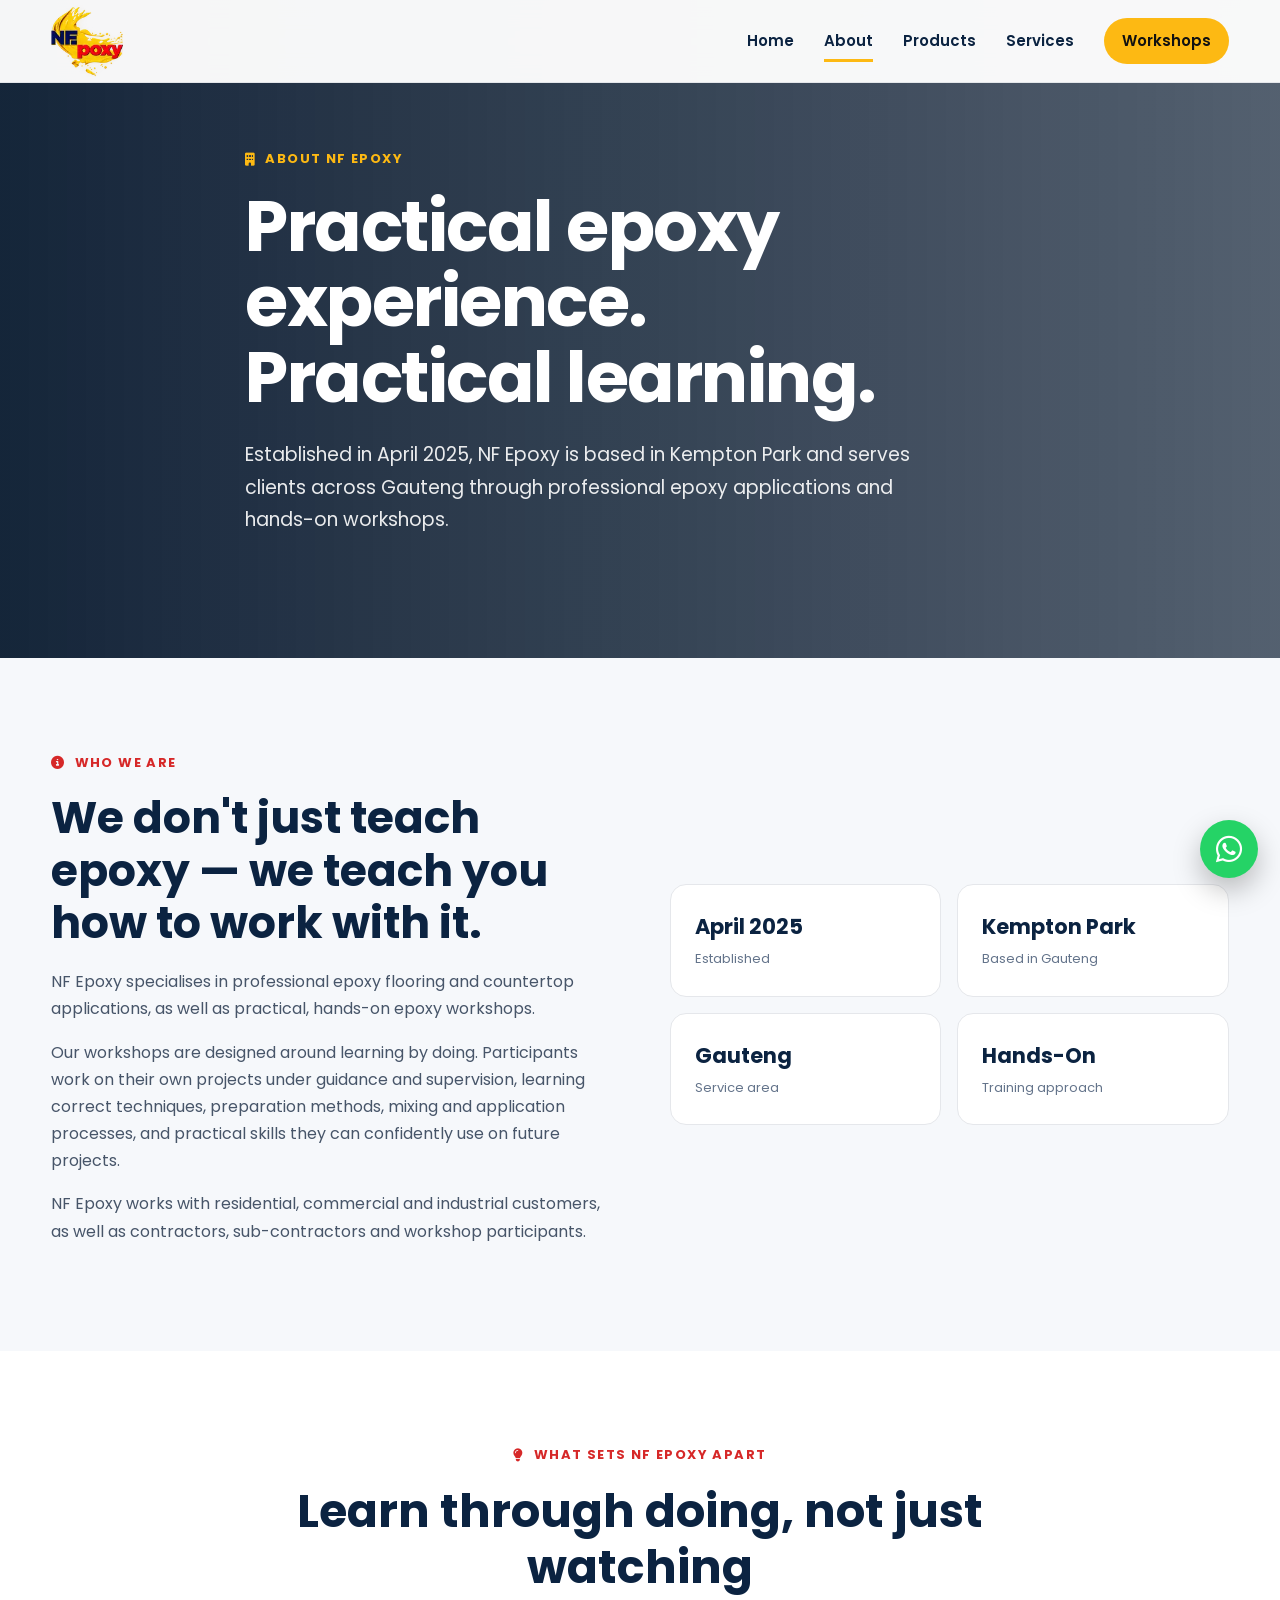
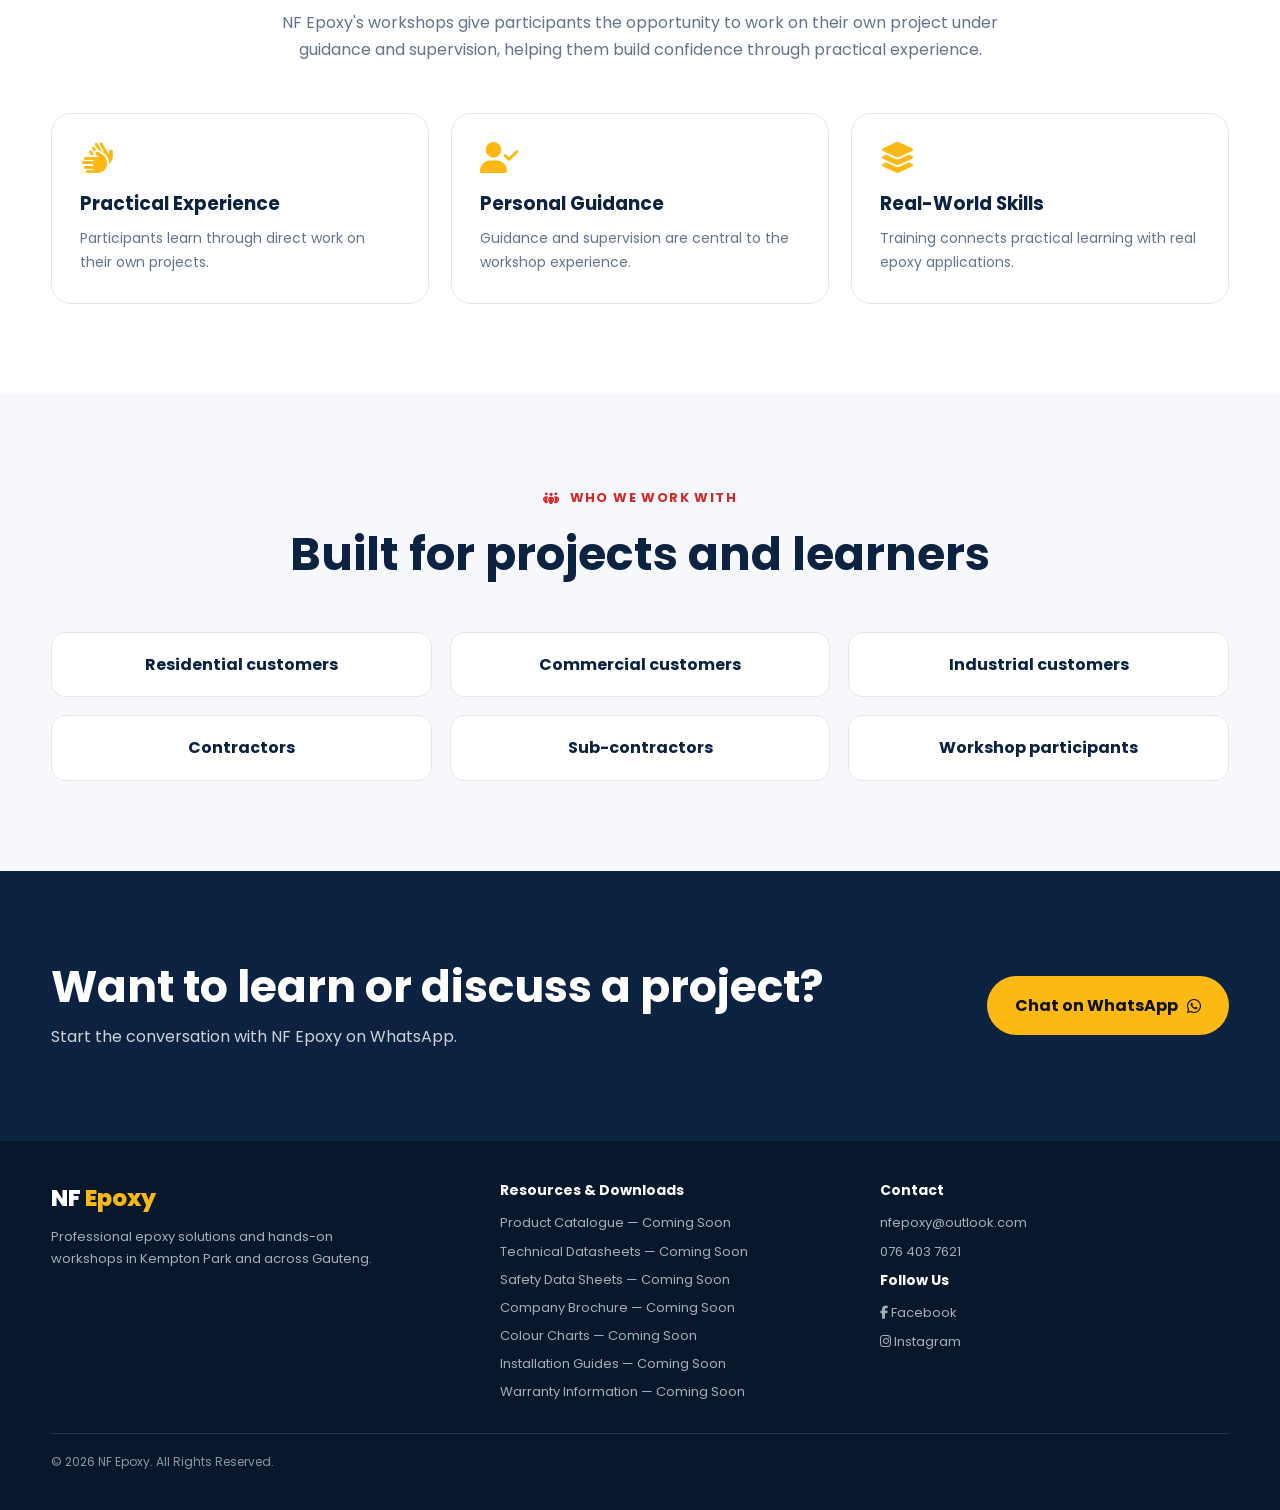
==== pages/about.html @ d528424a "Add Facebook and Instagram links to footer" ====
<!doctype html>
<html lang="en">
<head>
<meta charset="utf-8"><meta name="viewport" content="width=device-width, initial-scale=1">
<meta name="description" content="Learn about NF Epoxy, established in April 2025 in Kempton Park and serving clients across Gauteng with epoxy applications and hands-on training.">
    <link rel="icon" href="../favicon.svg?v=3" type="image/svg+xml">
<link rel="manifest" href="../site.webmanifest">
<meta property="og:type" content="website">
<meta property="og:site_name" content="NF Epoxy">
<meta property="og:title" content="About | NF Epoxy">
<meta property="og:description" content="Learn about NF Epoxy, established in April 2025 in Kempton Park and serving clients across Gauteng with epoxy applications and hands-on training.">
<meta property="og:url" content="https://deighandk-lab.github.io/NF-Epoxy/pages/about.html">
<meta name="twitter:card" content="summary">
<link rel="canonical" href="https://deighandk-lab.github.io/NF-Epoxy/pages/about.html">
<title>About | NF Epoxy</title>
<link rel="preconnect" href="https://fonts.googleapis.com"><link rel="preconnect" href="https://fonts.gstatic.com" crossorigin><link href="https://fonts.googleapis.com/css2?family=Poppins:wght@400;500;600;700;800&display=swap" rel="stylesheet"><link rel="stylesheet" href="https://cdnjs.cloudflare.com/ajax/libs/font-awesome/6.5.2/css/all.min.css"><link rel="stylesheet" href="../assets/css/style.css">
</head>
<body>
<header><div class="container nav"><a class="logo" href="../index.html">NF <span>Epoxy</span></a><nav class="nav-links" id="navLinks" aria-label="Main navigation"><a href="../index.html">Home</a><a class="active" href="about.html">About</a><a href="products.html">Products</a><a href="services.html">Services</a><a href="workshops.html" class="nav-cta">Workshops</a></nav><button class="menu-toggle" id="menuToggle" aria-label="Open navigation" aria-expanded="false" aria-controls="navLinks"><i class="fas fa-bars"></i></button></div></header>
<main>
<section class="hero"><div class="container hero-content"><div class="eyebrow"><i class="fas fa-building"></i> About NF Epoxy</div><h1>Practical epoxy experience.<br>Practical learning.</h1><p>Established in April 2025, NF Epoxy is based in Kempton Park and serves clients across Gauteng through professional epoxy applications and hands-on workshops.</p></div></section>
<section><div class="container split"><div class="about-panel"><div class="eyebrow" style="color:var(--red)"><i class="fas fa-circle-info"></i> Who We Are</div><h2>We don't just teach epoxy — we teach you how to work with it.</h2><p>NF Epoxy specialises in professional epoxy flooring and countertop applications, as well as practical, hands-on epoxy workshops.</p><p>Our workshops are designed around learning by doing. Participants work on their own projects under guidance and supervision, learning correct techniques, preparation methods, mixing and application processes, and practical skills they can confidently use on future projects.</p><p>NF Epoxy works with residential, commercial and industrial customers, as well as contractors, sub-contractors and workshop participants.</p></div><div class="about-stat-grid"><div class="stat-card"><strong>April 2025</strong><span>Established</span></div><div class="stat-card"><strong>Kempton Park</strong><span>Based in Gauteng</span></div><div class="stat-card"><strong>Gauteng</strong><span>Service area</span></div><div class="stat-card"><strong>Hands-On</strong><span>Training approach</span></div></div></div></section>
<section class="light"><div class="container"><div class="section-head"><div class="eyebrow" style="color:var(--red)"><i class="fas fa-lightbulb"></i> What Sets NF Epoxy Apart</div><h2>Learn through doing, not just watching</h2><p>NF Epoxy's workshops give participants the opportunity to work on their own project under guidance and supervision, helping them build confidence through practical experience.</p></div><div class="features"><article class="feature"><i class="fas fa-hands"></i><h3>Practical Experience</h3><p>Participants learn through direct work on their own projects.</p></article><article class="feature"><i class="fas fa-user-check"></i><h3>Personal Guidance</h3><p>Guidance and supervision are central to the workshop experience.</p></article><article class="feature"><i class="fas fa-layer-group"></i><h3>Real-World Skills</h3><p>Training connects practical learning with real epoxy applications.</p></article></div></div></section>
<section><div class="container"><div class="section-head"><div class="eyebrow" style="color:var(--red)"><i class="fas fa-people-group"></i> Who We Work With</div><h2>Built for projects and learners</h2></div><div class="audience-grid"><span>Residential customers</span><span>Commercial customers</span><span>Industrial customers</span><span>Contractors</span><span>Sub-contractors</span><span>Workshop participants</span></div></div></section>
<section class="cta"><div class="container cta-box"><div><h2>Want to learn or discuss a project?</h2><p>Start the conversation with NF Epoxy on WhatsApp.</p></div><a class="btn primary" href="https://wa.me/27764037621?text=Hi%20NF%20Epoxy%2C%20I%E2%80%99d%20like%20to%20make%20an%20enquiry.">Chat on WhatsApp <i class="fab fa-whatsapp"></i></a></div></section>
</main>
<footer><div class="container footer"><div><div class="footer-logo">NF <span>Epoxy</span></div><p class="footer-copy">Professional epoxy solutions and hands-on workshops in Kempton Park and across Gauteng.</p></div><div class="footer-links"><strong>Resources & Downloads</strong><span>Product Catalogue — Coming Soon</span><span>Technical Datasheets — Coming Soon</span><span>Safety Data Sheets — Coming Soon</span><span>Company Brochure — Coming Soon</span><span>Colour Charts — Coming Soon</span><span>Installation Guides — Coming Soon</span><span>Warranty Information — Coming Soon</span></div><div class="footer-contact"><strong>Contact</strong><a href="mailto:nfepoxy@outlook.com">nfepoxy@outlook.com</a><a href="tel:+27764037621">076 403 7621</a><strong class="social-heading">Follow Us</strong><a href="https://www.facebook.com/profile.php?id=61595437467172" target="_blank" rel="noopener noreferrer" aria-label="NF Epoxy on Facebook"><i class="fab fa-facebook-f" aria-hidden="true"></i> Facebook</a><a href="https://www.instagram.com/nfepoxyza/" target="_blank" rel="noopener noreferrer" aria-label="NF Epoxy on Instagram"><i class="fab fa-instagram" aria-hidden="true"></i> Instagram</a></div><div class="copyright">© 2026 NF Epoxy. All Rights Reserved.</div></div></footer>
<a class="whatsapp-float" href="https://wa.me/27764037621?text=Hi%20NF%20Epoxy%2C%20I%E2%80%99d%20like%20to%20make%20an%20enquiry." aria-label="Chat with NF Epoxy on WhatsApp"><i class="fab fa-whatsapp"></i></a><script src="../assets/js/main.js"></script>
</body></html>
---- assets/css/style.css ----
:root{--navy:#0B2341;--navy-dark:#07182d;--yellow:#FDB913;--red:#D62828;--bg:#F6F8FB;--text:#1F2937;--muted:#64748B;--white:#fff;--border:#E5E7EB;--shadow:0 18px 45px rgba(11,35,65,.10);--radius:20px}*{box-sizing:border-box;margin:0;padding:0;scroll-behavior:smooth}html{scroll-padding-top:82px}body{font-family:Poppins,sans-serif;background:var(--bg);color:var(--text);line-height:1.7}a{text-decoration:none;color:inherit}img{display:block;width:100%;height:auto}button{font:inherit}.container{width:min(1180px,92%);margin:auto}header{position:fixed;inset:0 0 auto;z-index:1000;background:rgba(255,255,255,.96);backdrop-filter:blur(14px);border-bottom:1px solid rgba(11,35,65,.08)}.nav{height:82px;display:flex;align-items:center;justify-content:space-between}.logo{font-size:28px;font-weight:800;color:var(--navy)}.logo span,.footer-logo span{color:var(--yellow)}.nav-links{display:flex;align-items:center;gap:30px}.nav-links a{font-size:15px;font-weight:600;color:var(--navy);position:relative}.nav-links a:not(.nav-cta)::after{content:"";position:absolute;left:0;bottom:-8px;width:0;height:3px;background:var(--yellow);transition:.25s}.nav-links a:hover::after,.nav-links a.active::after{width:100%}.nav-cta{background:var(--yellow);padding:10px 18px;border-radius:999px;color:#111!important}.menu-toggle{display:none;border:0;background:transparent;color:var(--navy);font-size:24px;cursor:pointer}.hero{min-height:72vh;padding:145px 0 90px;display:flex;align-items:center;color:#fff;background:linear-gradient(90deg,rgba(7,24,45,.94),rgba(7,24,45,.68)),url("https://images.pexels.com/photos/18273275/pexels-photo-18273275/free-photo-of-interior-of-a-modern-luxury-house.jpeg?auto=compress&dpr=1&w=1800") center/cover no-repeat}.hero-content{max-width:790px}.eyebrow{display:inline-flex;gap:9px;align-items:center;color:var(--yellow);font-size:13px;font-weight:700;letter-spacing:1.4px;text-transform:uppercase;margin-bottom:18px}.hero h1{font-size:clamp(43px,6vw,70px);line-height:1.08;letter-spacing:-1.5px;margin-bottom:24px}.hero p{max-width:700px;font-size:19px;color:rgba(255,255,255,.9);margin-bottom:32px}.actions{display:flex;flex-wrap:wrap;gap:14px}.btn{display:inline-flex;align-items:center;justify-content:center;gap:9px;padding:14px 26px;border-radius:999px;font-weight:700;border:2px solid transparent;transition:.25s;cursor:pointer}.primary{background:var(--yellow);color:#111}.primary:hover{transform:translateY(-3px);box-shadow:0 12px 25px rgba(253,185,19,.25)}.outline{border-color:#fff;color:#fff}.outline:hover{background:#fff;color:var(--navy)}section{padding:90px 0}.light{background:var(--white)}.section-head{text-align:center;max-width:760px;margin:0 auto 50px}.section-head h2{font-size:clamp(32px,4vw,46px);line-height:1.2;color:var(--navy);margin-bottom:14px}.section-head p{color:var(--muted)}.split{display:grid;grid-template-columns:1fr 1fr;gap:60px;align-items:center}.copy h2{font-size:clamp(32px,4vw,44px);line-height:1.2;color:var(--navy);margin-bottom:18px}.copy p{color:#475569;margin-bottom:16px}.checks{list-style:none;display:grid;gap:10px;margin-top:18px}.checks li{display:flex;gap:10px}.checks i{color:var(--yellow);margin-top:5px}.dual-grid{display:grid;grid-template-columns:1fr 1fr;gap:24px}.dual-card,.service-card{padding:34px;background:#fff;border:1px solid var(--border);border-radius:var(--radius);box-shadow:var(--shadow);position:relative}.dual-card.featured{border-color:rgba(253,185,19,.7);background:linear-gradient(145deg,#fff,#fff9e7)}.dual-icon,.product-icon{width:58px;height:58px;display:grid;place-items:center;border-radius:16px;background:#FFF5D6;color:#8A5D00;font-size:25px;margin-bottom:22px}.dual-card h3,.service-card h3{color:var(--navy);font-size:25px;margin-bottom:10px}.dual-card p,.service-card p{color:var(--muted);margin-bottom:18px}.text-link{border:0;background:transparent;color:var(--navy);font-weight:800;display:inline-flex;gap:8px;align-items:center;cursor:pointer}.text-link:hover{color:var(--red)}.tag{display:inline-block;margin-bottom:10px;padding:5px 10px;border-radius:999px;background:#FFF5D6;color:#8A5D00;font-size:11px;font-weight:700;text-transform:uppercase;letter-spacing:.8px}.cards{display:grid;grid-template-columns:repeat(3,1fr);gap:22px}.card{background:#fff;border:1px solid var(--border);border-radius:var(--radius);overflow:hidden;box-shadow:var(--shadow)}.card-body{padding:24px}.card h3{color:var(--navy);font-size:20px;margin-bottom:8px}.card p{font-size:14px;color:var(--muted)}.features{display:grid;grid-template-columns:repeat(3,1fr);gap:22px}.feature{padding:28px;background:#fff;border:1px solid var(--border);border-radius:var(--radius)}.feature i{font-size:31px;color:var(--yellow);margin-bottom:15px}.feature h3{color:var(--navy);margin-bottom:7px}.feature p{font-size:14px;color:var(--muted)}.application-grid{display:grid;grid-template-columns:repeat(3,1fr);gap:22px}.application{min-height:320px;position:relative;overflow:hidden;border-radius:var(--radius);color:#fff;background:var(--navy)}.application img{height:100%;min-height:320px;object-fit:cover;transition:.3s}.application:hover img{transform:scale(1.04)}.overlay{position:absolute;inset:0;display:flex;flex-direction:column;justify-content:flex-end;padding:26px;background:linear-gradient(transparent,rgba(7,24,45,.94))}.overlay h3{font-size:24px;margin-bottom:5px}.overlay p{font-size:14px;color:rgba(255,255,255,.85)}.workshop-preview-grid{display:grid;grid-template-columns:repeat(3,1fr);gap:22px}.workshop-preview{display:grid;grid-template-columns:auto 1fr;gap:22px;padding:28px;background:#fff;border:1px solid var(--border);border-radius:var(--radius);box-shadow:var(--shadow)}.date-badge{width:82px;height:82px;border-radius:18px;background:var(--navy);color:#fff;display:flex;flex-direction:column;align-items:center;justify-content:center}.date-badge strong{font-size:30px;line-height:1}.date-badge span{font-size:11px;font-weight:800;letter-spacing:1px}.workshop-preview h3{color:var(--navy);font-size:21px;margin-bottom:5px}.workshop-preview p{color:var(--muted);font-size:14px;margin-bottom:12px}.workshop-grid{display:grid;grid-template-columns:repeat(3,1fr);gap:26px}.flip-card{perspective:1400px;min-height:650px;scroll-margin-top:110px}.flip-inner{position:relative;width:100%;height:100%;min-height:650px;transition:transform .65s;transform-style:preserve-3d}.flip-card.flipped .flip-inner{transform:rotateY(180deg)}.flip-face{position:absolute;inset:0;backface-visibility:hidden;border:1px solid var(--border);border-radius:var(--radius);box-shadow:var(--shadow);padding:34px;background:#fff;overflow:auto}.flip-front{display:flex;flex-direction:column;align-items:flex-start;justify-content:center;background:linear-gradient(145deg,#fff,#f7f9fc)}.flip-front h3{font-size:30px;color:var(--navy);line-height:1.2;margin-bottom:10px}.flip-front p{color:var(--muted);margin-bottom:24px}.workshop-date{display:flex;align-items:center;gap:12px;color:var(--navy);margin-bottom:20px}.workshop-date strong{font-size:64px;line-height:1}.workshop-date span{font-size:14px;font-weight:800;line-height:1.15;letter-spacing:1px}.workshop-dates{display:flex;flex-wrap:wrap;gap:8px;margin:0 0 24px}.workshop-dates span{display:inline-flex;align-items:center;padding:7px 10px;border-radius:999px;background:#FFF5D6;color:#8A5D00;font-size:12px;font-weight:800}.flip-back{transform:rotateY(180deg)}.flip-back h3{font-size:26px;color:var(--navy);margin-bottom:10px}.flip-back .checks{font-size:14px}.price-row{display:grid;grid-template-columns:1fr 1fr;gap:14px;margin:24px 0}.price-row>div{padding:16px;border:1px solid var(--border);border-radius:14px;background:#F8FAFC}.price-row small{display:block;color:var(--muted);font-size:11px;line-height:1.4}.price-row strong{display:block;color:var(--navy);font-size:22px}.availability{font-weight:700;color:var(--red);font-size:14px}.card-actions{display:flex;align-items:center;gap:18px;flex-wrap:wrap;margin-top:18px}.category-grid,.audience-grid,.resource-grid{display:grid;grid-template-columns:repeat(3,1fr);gap:18px}.category-card{padding:24px;border:1px solid var(--border);border-radius:16px;background:#fff;text-align:center}.category-card i{font-size:25px;color:var(--yellow);margin-bottom:10px}.category-card h3{color:var(--navy);font-size:18px}.category-card span{font-size:12px;color:var(--muted)}.audience-grid{grid-template-columns:repeat(3,1fr)}.audience-grid span{padding:18px;text-align:center;background:#fff;border:1px solid var(--border);border-radius:14px;font-weight:700;color:var(--navy)}.service-grid{display:grid;grid-template-columns:1fr 1fr;gap:24px}.placeholder{border:2px dashed #CBD5E1;background:#F8FAFC;border-radius:var(--radius);padding:30px;text-align:center;color:var(--muted)}.placeholder strong{display:block;color:var(--navy);font-size:18px;margin-bottom:6px}.placeholder small{display:block;margin-top:10px;color:#94A3B8}.product-placeholder{overflow:visible}.map-wrap{overflow:hidden;border-radius:var(--radius);border:1px solid var(--border);box-shadow:var(--shadow);height:390px}.map-wrap iframe{width:100%;height:100%;border:0}.location-section{display:grid;grid-template-columns:1fr 1.1fr;gap:50px;align-items:center}.copy h2{font-size:clamp(32px,4vw,44px);line-height:1.2;color:var(--navy);margin-bottom:18px}.copy p{color:#475569;margin-bottom:16px}.contact-mini{display:grid;gap:12px;margin-top:24px}.contact-mini div{display:flex;gap:10px;align-items:center;color:var(--navy);font-weight:600}.contact-mini i{color:var(--yellow);width:20px}.about-panel h2{font-size:clamp(32px,4vw,44px);line-height:1.2;color:var(--navy);margin-bottom:18px}.about-panel p{color:#475569;margin-bottom:16px}.stat-card{padding:24px;background:#fff;border:1px solid var(--border);border-radius:16px}.stat-card strong{display:block;color:var(--navy);font-size:21px}.stat-card span{font-size:13px;color:var(--muted)}.about-stat-grid{display:grid;grid-template-columns:1fr 1fr;gap:16px}.resource-grid{grid-template-columns:repeat(4,1fr)}.cta{background:var(--navy);color:#fff}.cta-box{display:flex;align-items:center;justify-content:space-between;gap:30px}.cta h2{font-size:clamp(30px,4vw,44px);line-height:1.2;margin-bottom:10px}.cta p{color:rgba(255,255,255,.8)}footer{background:var(--navy-dark);color:#fff;padding:38px 0}.footer{display:grid;grid-template-columns:1.2fr 1fr 1fr;gap:30px;align-items:start}.footer-logo{font-size:23px;font-weight:800}.footer-copy{font-size:13px;color:rgba(255,255,255,.65);max-width:330px;margin-top:8px}.footer-links,.footer-contact{display:grid;gap:6px;font-size:13px}.footer-links strong,.footer-contact strong{font-size:14px;color:#fff;margin-bottom:4px}.footer-links span,.footer-contact span,.footer-contact a{color:rgba(255,255,255,.65)}.footer-contact a:hover{color:var(--yellow)}.copyright{grid-column:1/-1;border-top:1px solid rgba(255,255,255,.12);padding-top:18px;font-size:12px;color:rgba(255,255,255,.55)}.whatsapp-float{position:fixed;right:22px;bottom:22px;width:58px;height:58px;border-radius:50%;display:grid;place-items:center;background:#25D366;color:#fff;font-size:30px;z-index:1100;box-shadow:0 12px 28px rgba(0,0,0,.25);transition:.2s}.whatsapp-float:hover{transform:translateY(-3px)}:focus-visible{outline:3px solid var(--yellow);outline-offset:3px}@media(max-width:1100px){.workshop-grid{grid-template-columns:1fr 1fr}.workshop-preview-grid{grid-template-columns:1fr 1fr}}@media(max-width:900px){.menu-toggle{display:block}.nav-links{position:absolute;top:82px;left:0;width:100%;display:none;flex-direction:column;align-items:stretch;gap:0;padding:18px 4%;background:#fff;border-bottom:1px solid var(--border);box-shadow:0 15px 30px rgba(0,0,0,.08)}.nav-links.open{display:flex}.nav-links a{padding:12px 0}.nav-cta{text-align:center;margin-top:8px}.split,.location-section{grid-template-columns:1fr}.dual-grid,.workshop-grid,.service-grid,.workshop-preview-grid{grid-template-columns:1fr}.cards,.features,.application-grid,.category-grid,.audience-grid,.resource-grid{grid-template-columns:1fr 1fr}.about-stat-grid{order:-1}.cta-box{flex-direction:column;align-items:flex-start}.footer{grid-template-columns:1fr 1fr}.copyright{grid-column:1/-1}}@media(max-width:620px){.nav{height:74px}.nav-links{top:74px}.hero{min-height:80vh;padding:120px 0 70px}.hero p{font-size:17px}.actions{flex-direction:column}.actions .btn{width:100%}section{padding:68px 0}.cards,.features,.application-grid,.category-grid,.audience-grid,.resource-grid,.footer{grid-template-columns:1fr}.flip-card,.flip-inner{min-height:690px}.flip-face{padding:24px}.price-row{grid-template-columns:1fr}.workshop-preview{grid-template-columns:1fr}.date-badge{width:74px;height:74px}.location-section{gap:28px}.map-wrap{height:300px}.whatsapp-float{width:54px;height:54px;right:16px;bottom:16px;font-size:27px}.copyright{grid-column:auto}}
/* Final accessibility and mobile polish */
@media(max-width:620px){.logo img{height:60px!important;max-width:190px!important}.contact-mini a{color:var(--navy);font-weight:600}.contact-mini a:hover{color:var(--red)}}
.contact-mini a{color:var(--navy);font-weight:600}.contact-mini a:hover{color:var(--red)}

.preview-actions{display:flex;flex-wrap:wrap;gap:14px;margin-top:10px}.preview-actions .text-link:last-child{color:var(--red)}.preview-actions .text-link:last-child:hover{color:var(--navy)}@media(max-width:620px){.preview-actions{gap:10px}.preview-actions .text-link{font-size:14px}}

.service-actions{display:flex;align-items:center;flex-wrap:wrap;gap:14px;margin-top:18px}.service-actions .btn{padding:11px 18px}.service-actions .text-link{font-size:14px}.service-actions .text-link:hover{color:var(--red)}@media(max-width:620px){.service-actions{align-items:stretch;flex-direction:column;gap:10px}.service-actions .btn{width:100%}.service-actions .text-link{justify-content:center}}
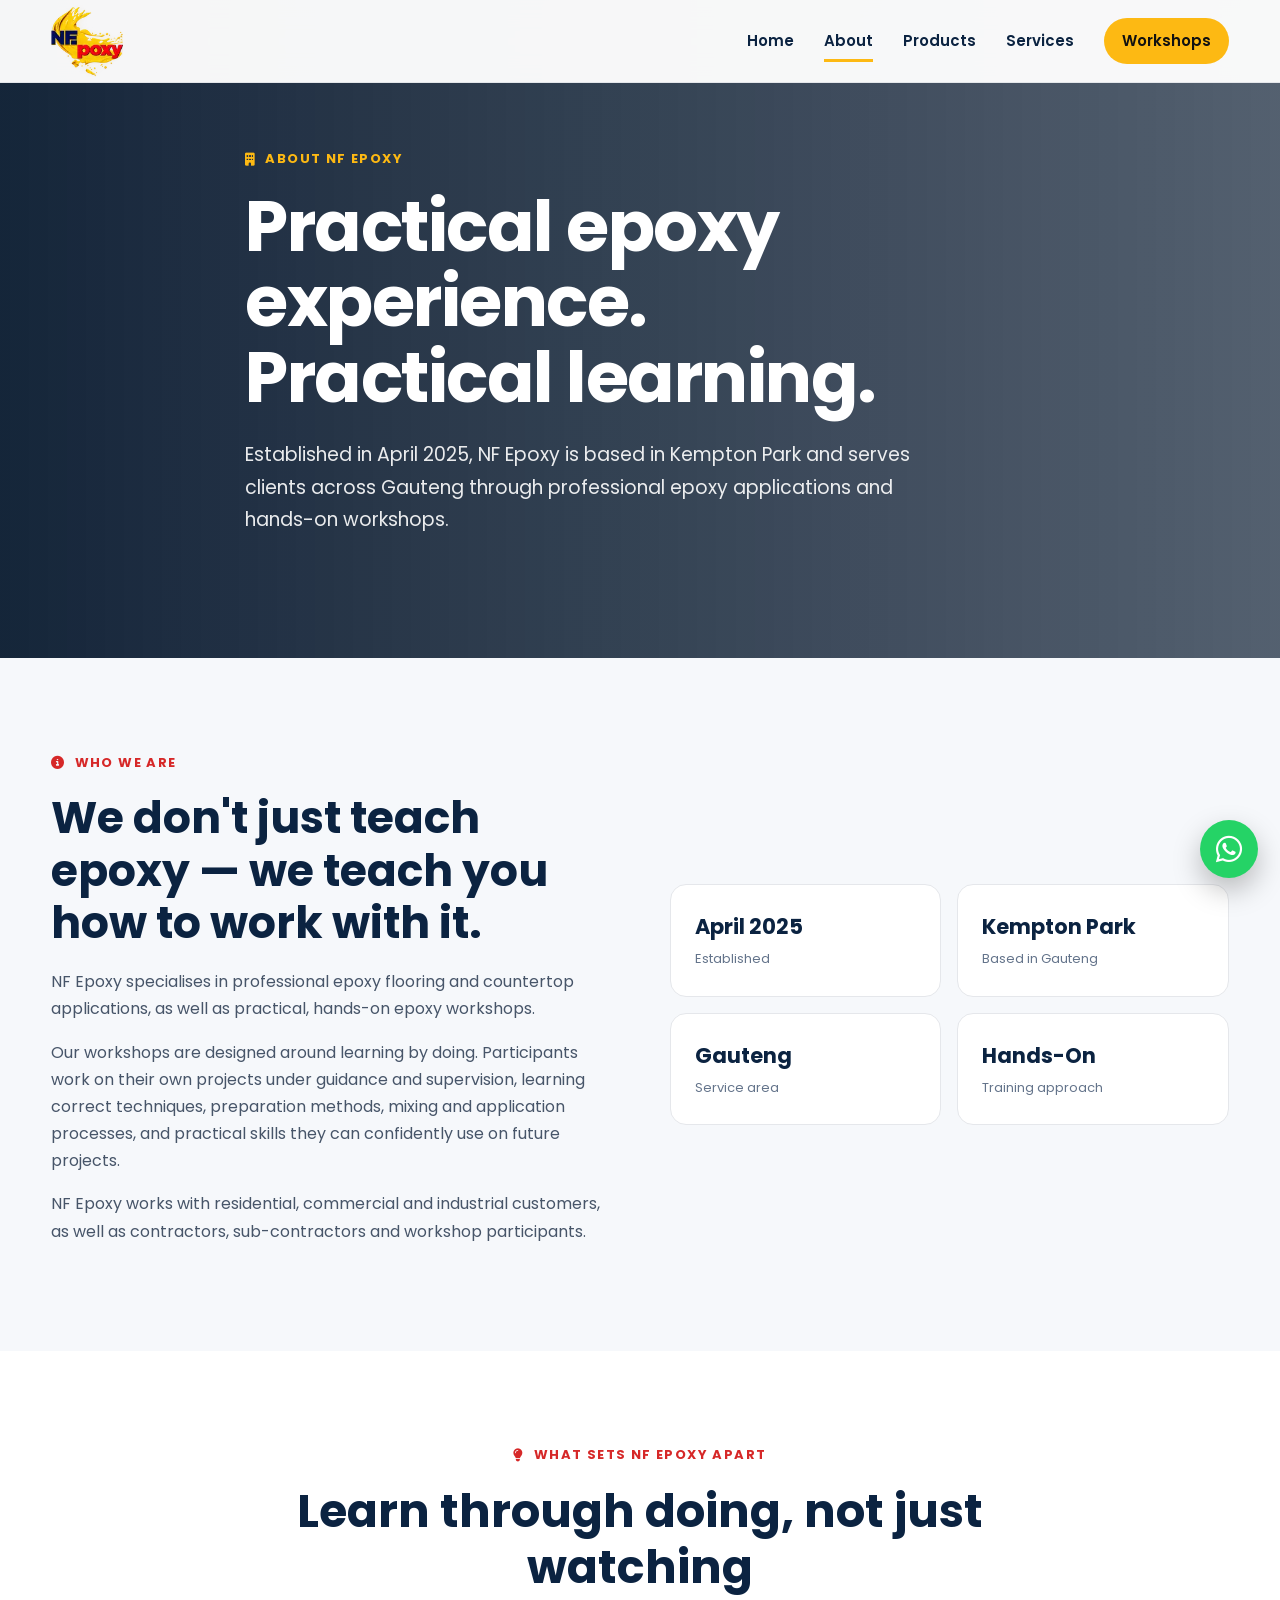
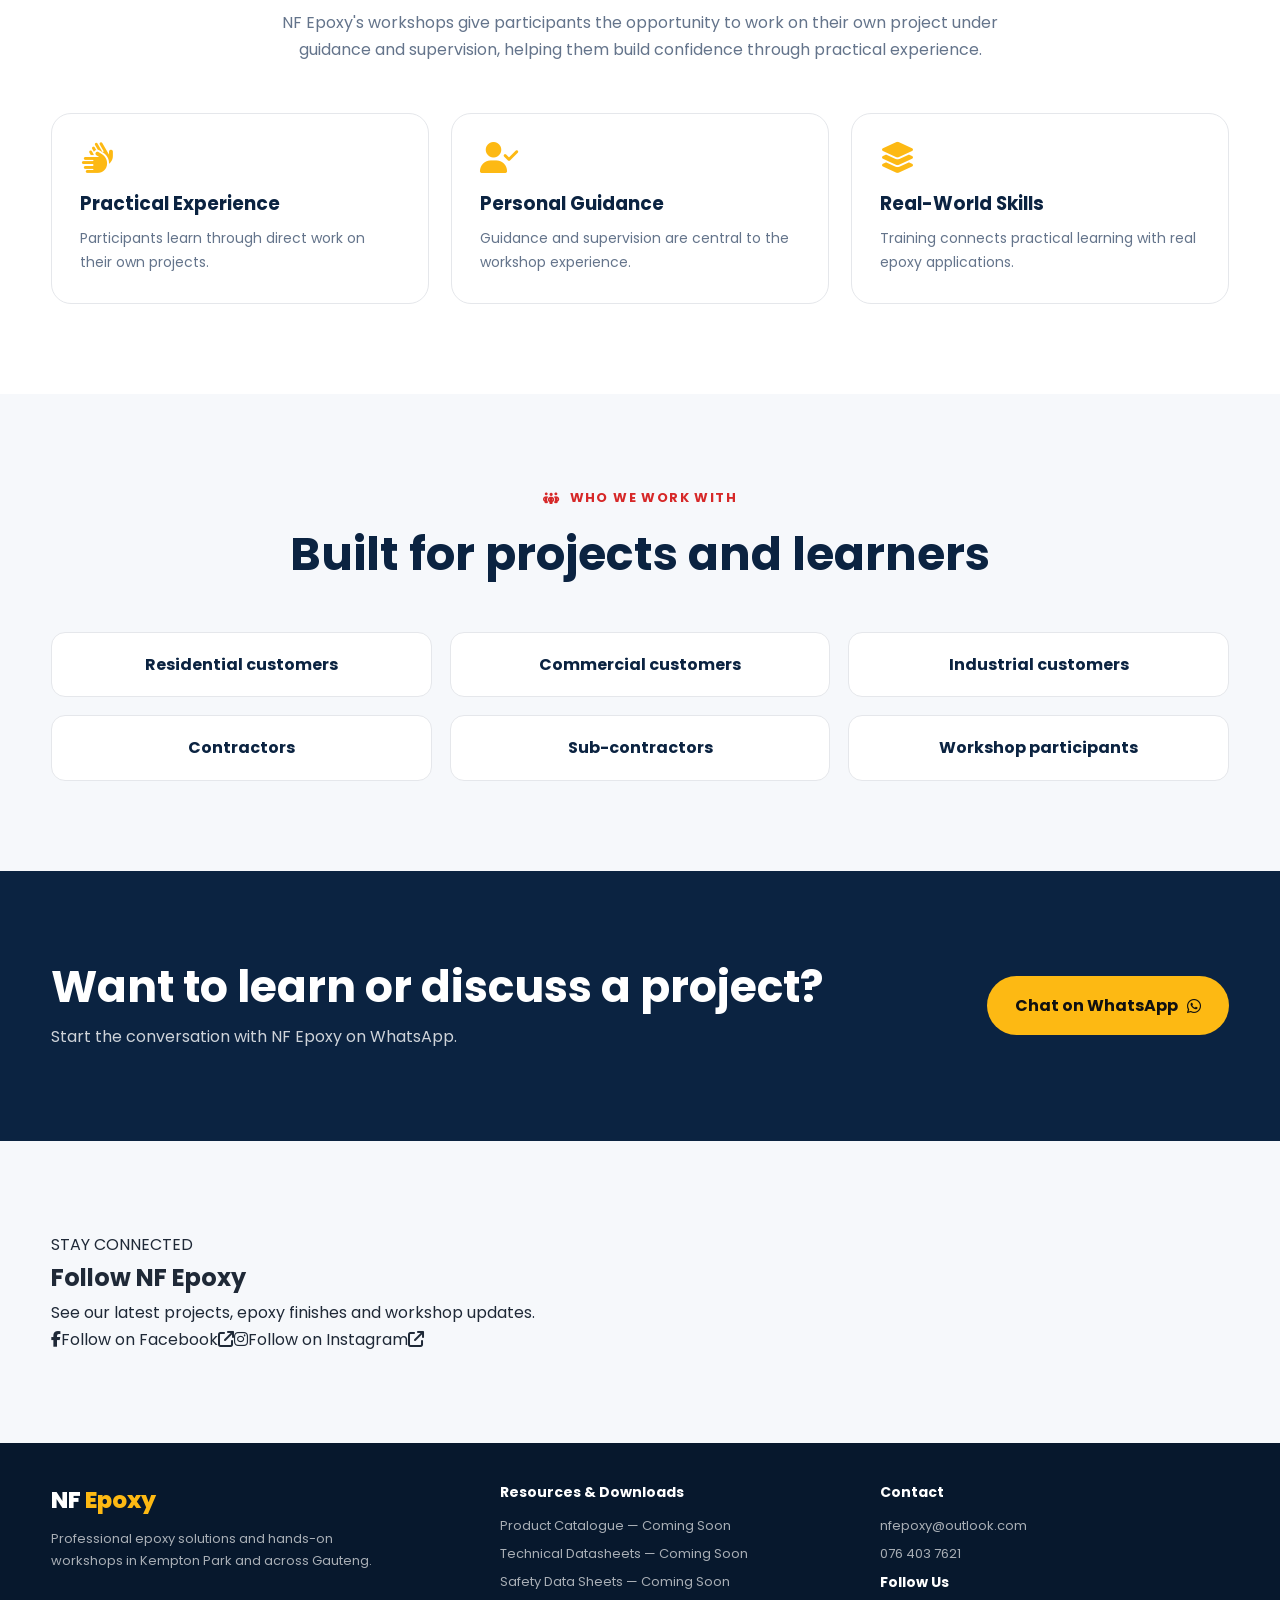
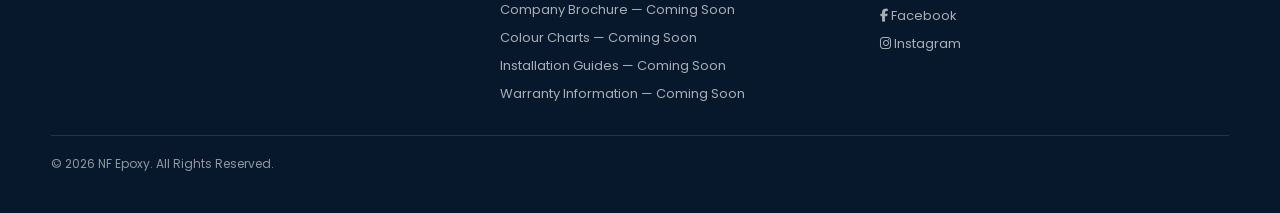
==== commit eef657c1: "Make social media links prominent across website pages" ====
--- a/pages/about.html
+++ b/pages/about.html
@@ -24,6 +24,7 @@
 <section><div class="container"><div class="section-head"><div class="eyebrow" style="color:var(--red)"><i class="fas fa-people-group"></i> Who We Work With</div><h2>Built for projects and learners</h2></div><div class="audience-grid"><span>Residential customers</span><span>Commercial customers</span><span>Industrial customers</span><span>Contractors</span><span>Sub-contractors</span><span>Workshop participants</span></div></div></section>
 <section class="cta"><div class="container cta-box"><div><h2>Want to learn or discuss a project?</h2><p>Start the conversation with NF Epoxy on WhatsApp.</p></div><a class="btn primary" href="https://wa.me/27764037621?text=Hi%20NF%20Epoxy%2C%20I%E2%80%99d%20like%20to%20make%20an%20enquiry.">Chat on WhatsApp <i class="fab fa-whatsapp"></i></a></div></section>
 </main>
+<section class="social-follow"><div class="container social-follow-inner"><div><span class="social-follow-eyebrow">STAY CONNECTED</span><h2>Follow NF Epoxy</h2><p>See our latest projects, epoxy finishes and workshop updates.</p></div><div class="social-follow-links"><a class="social-follow-link facebook-link" href="https://www.facebook.com/profile.php?id=61595437467172" target="_blank" rel="noopener noreferrer"><i class="fab fa-facebook-f" aria-hidden="true"></i><span>Follow on Facebook</span><i class="fas fa-arrow-up-right-from-square social-external" aria-hidden="true"></i></a><a class="social-follow-link instagram-link" href="https://www.instagram.com/nfepoxyza/" target="_blank" rel="noopener noreferrer"><i class="fab fa-instagram" aria-hidden="true"></i><span>Follow on Instagram</span><i class="fas fa-arrow-up-right-from-square social-external" aria-hidden="true"></i></a></div></div></section>
 <footer><div class="container footer"><div><div class="footer-logo">NF <span>Epoxy</span></div><p class="footer-copy">Professional epoxy solutions and hands-on workshops in Kempton Park and across Gauteng.</p></div><div class="footer-links"><strong>Resources & Downloads</strong><span>Product Catalogue — Coming Soon</span><span>Technical Datasheets — Coming Soon</span><span>Safety Data Sheets — Coming Soon</span><span>Company Brochure — Coming Soon</span><span>Colour Charts — Coming Soon</span><span>Installation Guides — Coming Soon</span><span>Warranty Information — Coming Soon</span></div><div class="footer-contact"><strong>Contact</strong><a href="mailto:nfepoxy@outlook.com">nfepoxy@outlook.com</a><a href="tel:+27764037621">076 403 7621</a><strong class="social-heading">Follow Us</strong><a href="https://www.facebook.com/profile.php?id=61595437467172" target="_blank" rel="noopener noreferrer" aria-label="NF Epoxy on Facebook"><i class="fab fa-facebook-f" aria-hidden="true"></i> Facebook</a><a href="https://www.instagram.com/nfepoxyza/" target="_blank" rel="noopener noreferrer" aria-label="NF Epoxy on Instagram"><i class="fab fa-instagram" aria-hidden="true"></i> Instagram</a></div><div class="copyright">© 2026 NF Epoxy. All Rights Reserved.</div></div></footer>
 <a class="whatsapp-float" href="https://wa.me/27764037621?text=Hi%20NF%20Epoxy%2C%20I%E2%80%99d%20like%20to%20make%20an%20enquiry." aria-label="Chat with NF Epoxy on WhatsApp"><i class="fab fa-whatsapp"></i></a><script src="../assets/js/main.js"></script>
 </body></html>
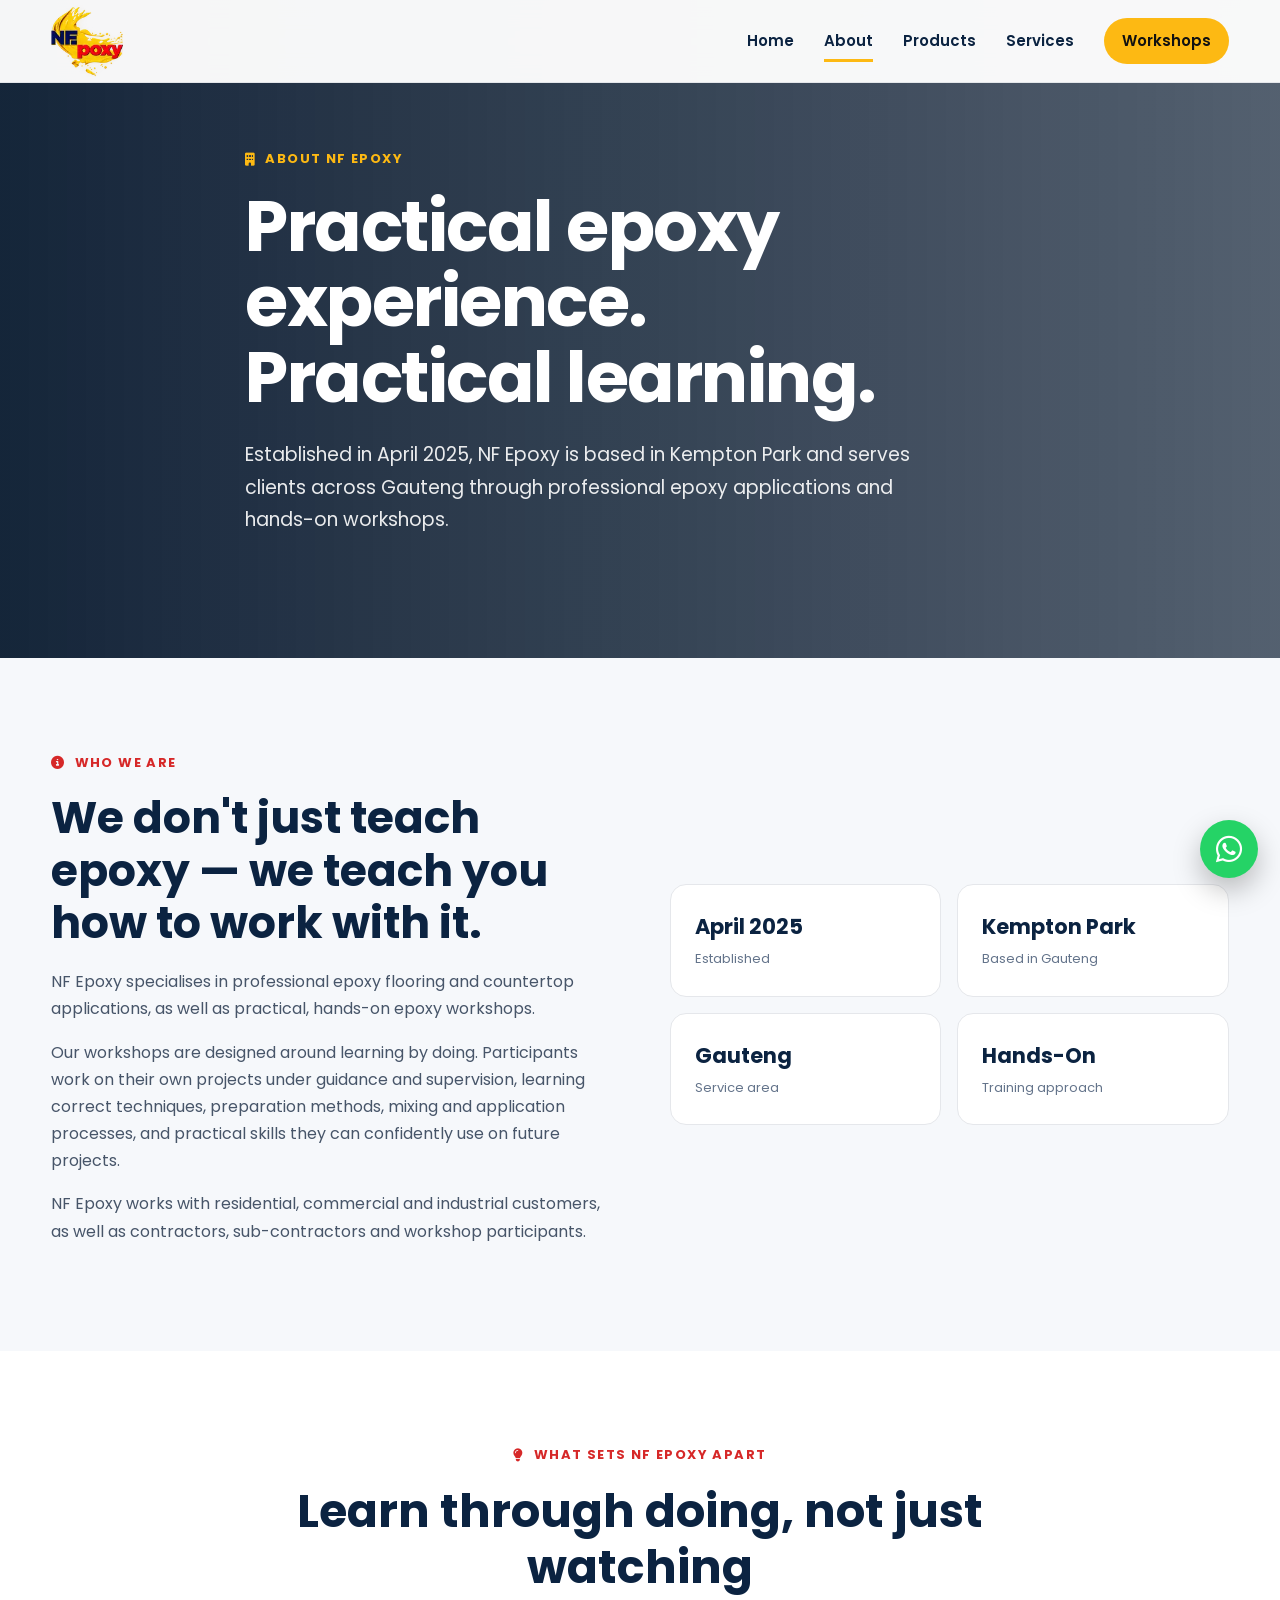
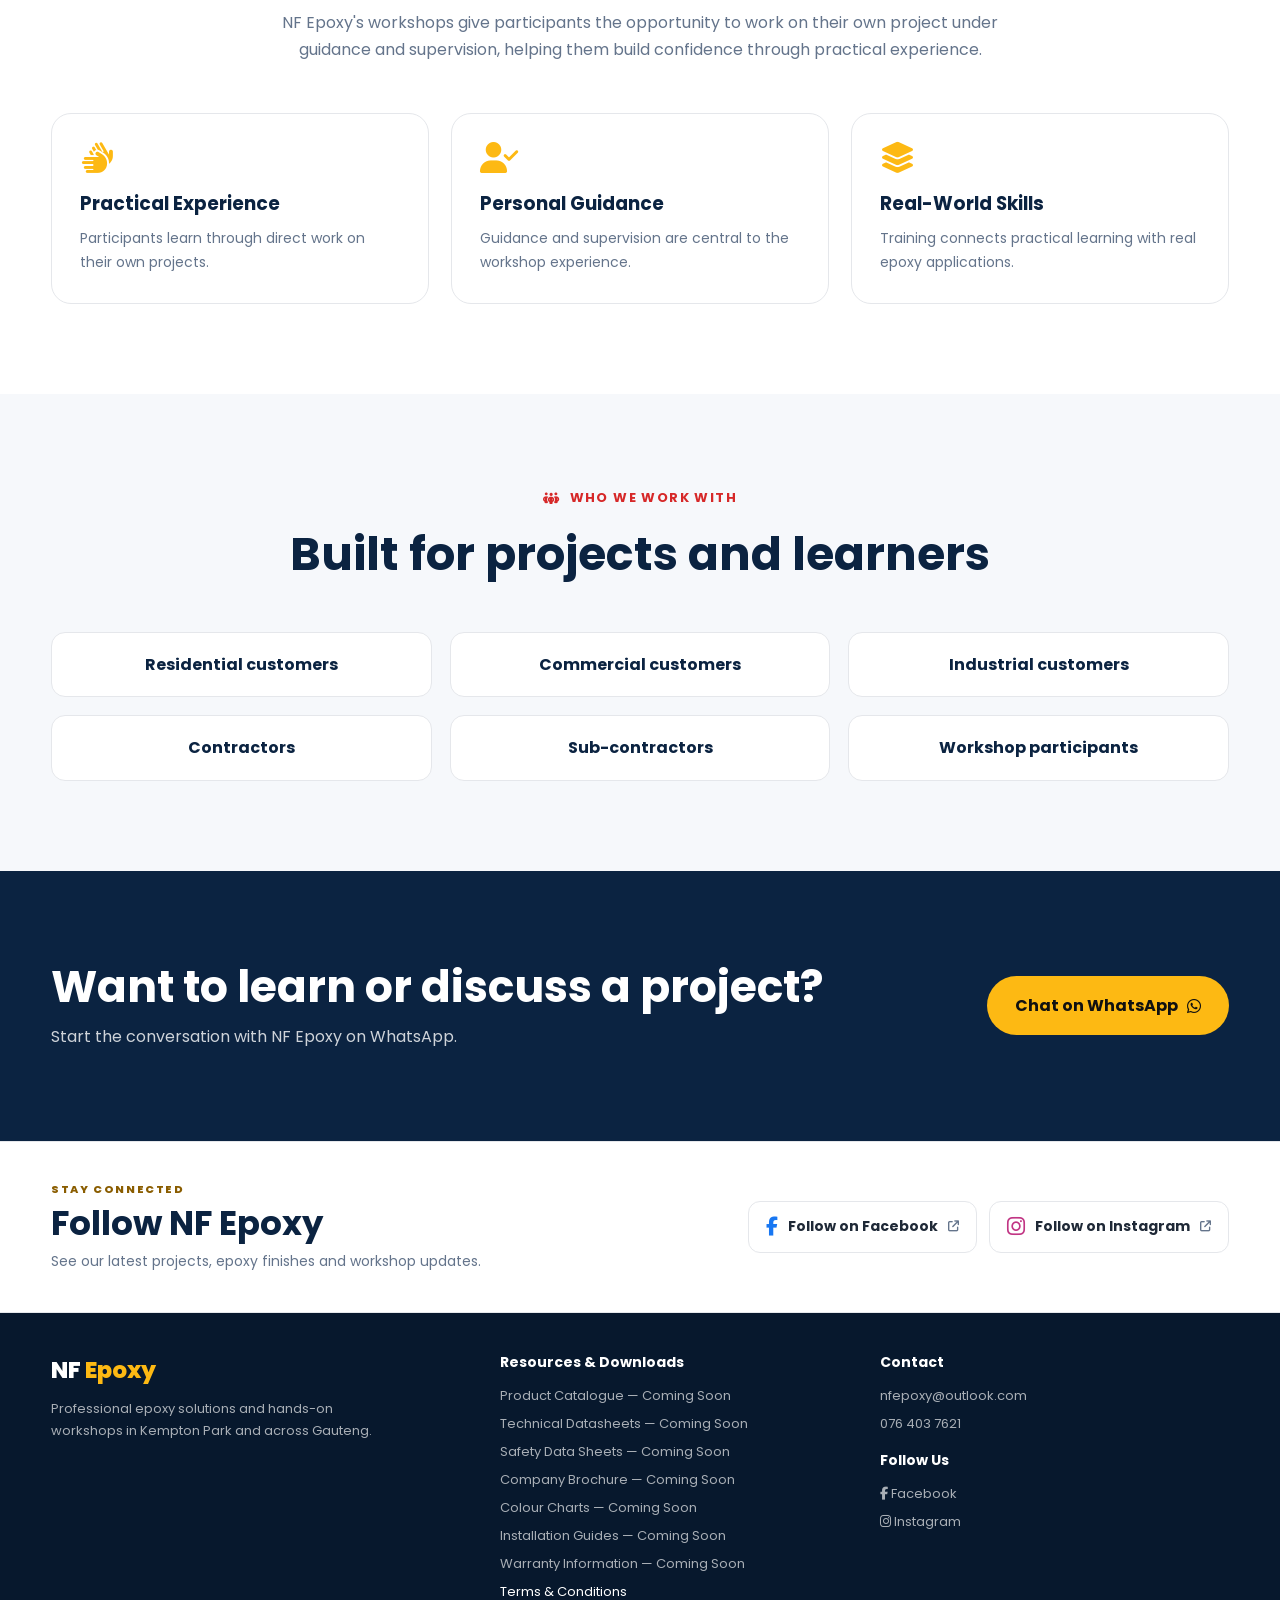
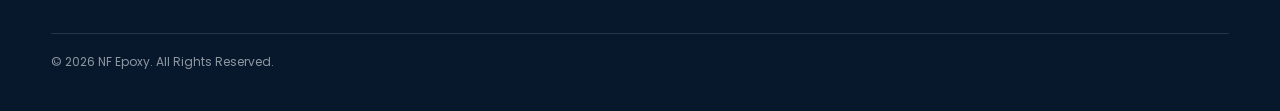
==== commit c065f80b: "Install Google Tag Manager on all NF Epoxy pages" ====
--- a/pages/about.html
+++ b/pages/about.html
@@ -14,8 +14,19 @@
 <link rel="canonical" href="https://deighandk-lab.github.io/NF-Epoxy/pages/about.html">
 <title>About | NF Epoxy</title>
 <link rel="preconnect" href="https://fonts.googleapis.com"><link rel="preconnect" href="https://fonts.gstatic.com" crossorigin><link href="https://fonts.googleapis.com/css2?family=Poppins:wght@400;500;600;700;800&display=swap" rel="stylesheet"><link rel="stylesheet" href="https://cdnjs.cloudflare.com/ajax/libs/font-awesome/6.5.2/css/all.min.css"><link rel="stylesheet" href="../assets/css/style.css">
+<!-- Google Tag Manager -->
+<script>(function(w,d,s,l,i){w[l]=w[l]||[];w[l].push({'gtm.start':
+new Date().getTime(),event:'gtm.js'});var f=d.getElementsByTagName(s)[0],
+j=d.createElement(s),dl=l!='dataLayer'?'&l='+l:'';j.async=true;j.src=
+'https://www.googletagmanager.com/gtm.js?id='+i+dl;f.parentNode.insertBefore(j,f);
+})(window,document,'script','dataLayer','GTM-MS739CQ5');</script>
+<!-- End Google Tag Manager -->
 </head>
 <body>
+<!-- Google Tag Manager (noscript) -->
+<noscript><iframe src="https://www.googletagmanager.com/ns.html?id=GTM-MS739CQ5"
+height="0" width="0" style="display:none;visibility:hidden"></iframe></noscript>
+<!-- End Google Tag Manager (noscript) -->
 <header><div class="container nav"><a class="logo" href="../index.html">NF <span>Epoxy</span></a><nav class="nav-links" id="navLinks" aria-label="Main navigation"><a href="../index.html">Home</a><a class="active" href="about.html">About</a><a href="products.html">Products</a><a href="services.html">Services</a><a href="workshops.html" class="nav-cta">Workshops</a></nav><button class="menu-toggle" id="menuToggle" aria-label="Open navigation" aria-expanded="false" aria-controls="navLinks"><i class="fas fa-bars"></i></button></div></header>
 <main>
 <section class="hero"><div class="container hero-content"><div class="eyebrow"><i class="fas fa-building"></i> About NF Epoxy</div><h1>Practical epoxy experience.<br>Practical learning.</h1><p>Established in April 2025, NF Epoxy is based in Kempton Park and serves clients across Gauteng through professional epoxy applications and hands-on workshops.</p></div></section>
--- a/assets/css/style.css
+++ b/assets/css/style.css
@@ -6,3 +6,6 @@
 .preview-actions{display:flex;flex-wrap:wrap;gap:14px;margin-top:10px}.preview-actions .text-link:last-child{color:var(--red)}.preview-actions .text-link:last-child:hover{color:var(--navy)}@media(max-width:620px){.preview-actions{gap:10px}.preview-actions .text-link{font-size:14px}}
 
 .service-actions{display:flex;align-items:center;flex-wrap:wrap;gap:14px;margin-top:18px}.service-actions .btn{padding:11px 18px}.service-actions .text-link{font-size:14px}.service-actions .text-link:hover{color:var(--red)}@media(max-width:620px){.service-actions{align-items:stretch;flex-direction:column;gap:10px}.service-actions .btn{width:100%}.service-actions .text-link{justify-content:center}}
+
+/* Social media follow strip */
+.social-follow{padding:38px 0;background:#fff;border-top:1px solid var(--border);border-bottom:1px solid var(--border)}.social-follow-inner{display:flex;align-items:center;justify-content:space-between;gap:28px}.social-follow-eyebrow{display:block;color:#8A5D00;font-size:11px;font-weight:800;letter-spacing:1.6px;margin-bottom:5px}.social-follow h2{color:var(--navy);font-size:clamp(25px,3vw,34px);line-height:1.2;margin-bottom:6px}.social-follow p{color:var(--muted);font-size:14px}.social-follow-links{display:flex;gap:12px;flex-wrap:wrap}.social-follow-link{display:inline-flex;align-items:center;gap:10px;padding:13px 17px;border-radius:12px;font-weight:700;font-size:14px;border:1px solid var(--border);transition:transform .2s,box-shadow .2s}.social-follow-link:hover{transform:translateY(-2px);box-shadow:var(--shadow)}.social-follow-link .fa-facebook-f{color:#1877F2;font-size:19px}.social-follow-link .fa-instagram{color:#C13584;font-size:21px}.social-follow-link .social-external{font-size:11px;color:var(--muted)}.social-heading{margin-top:8px}@media(max-width:760px){.social-follow-inner{align-items:flex-start;flex-direction:column}.social-follow-links{width:100%}.social-follow-link{flex:1;justify-content:center}}
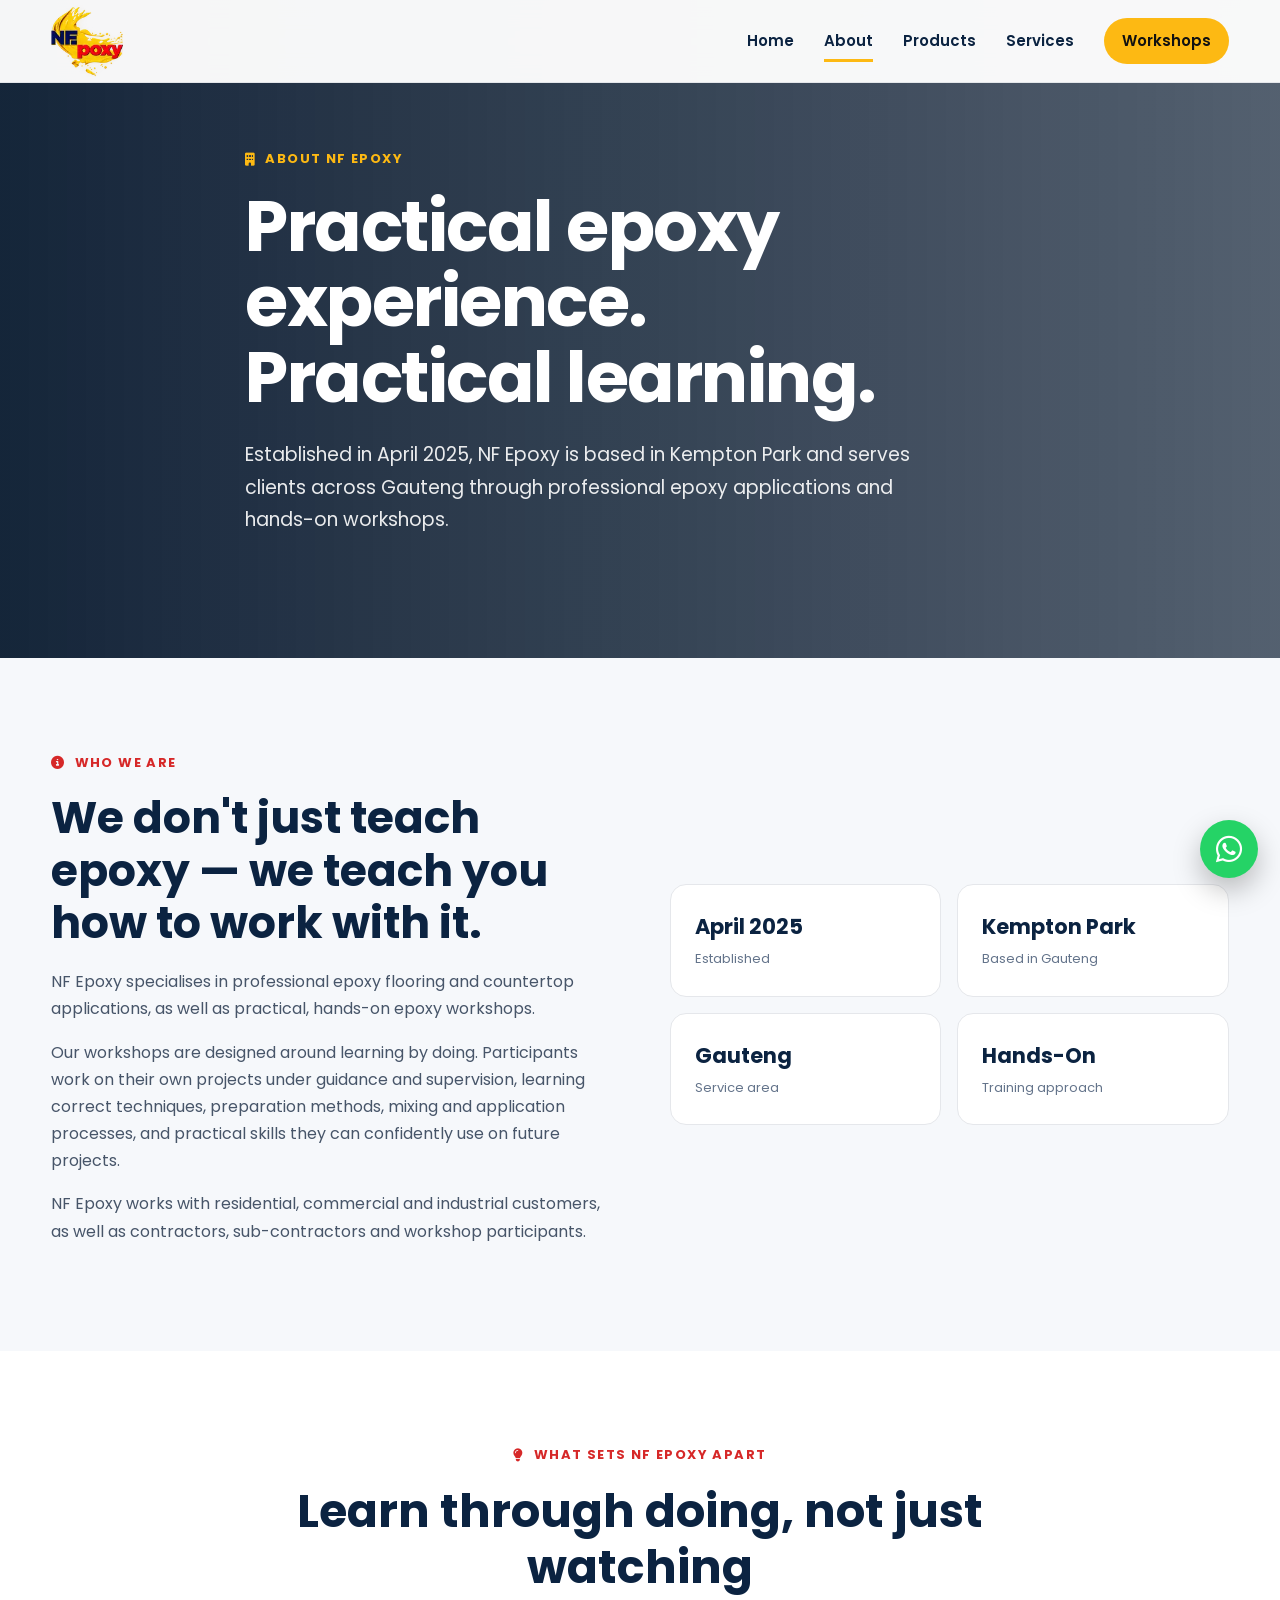
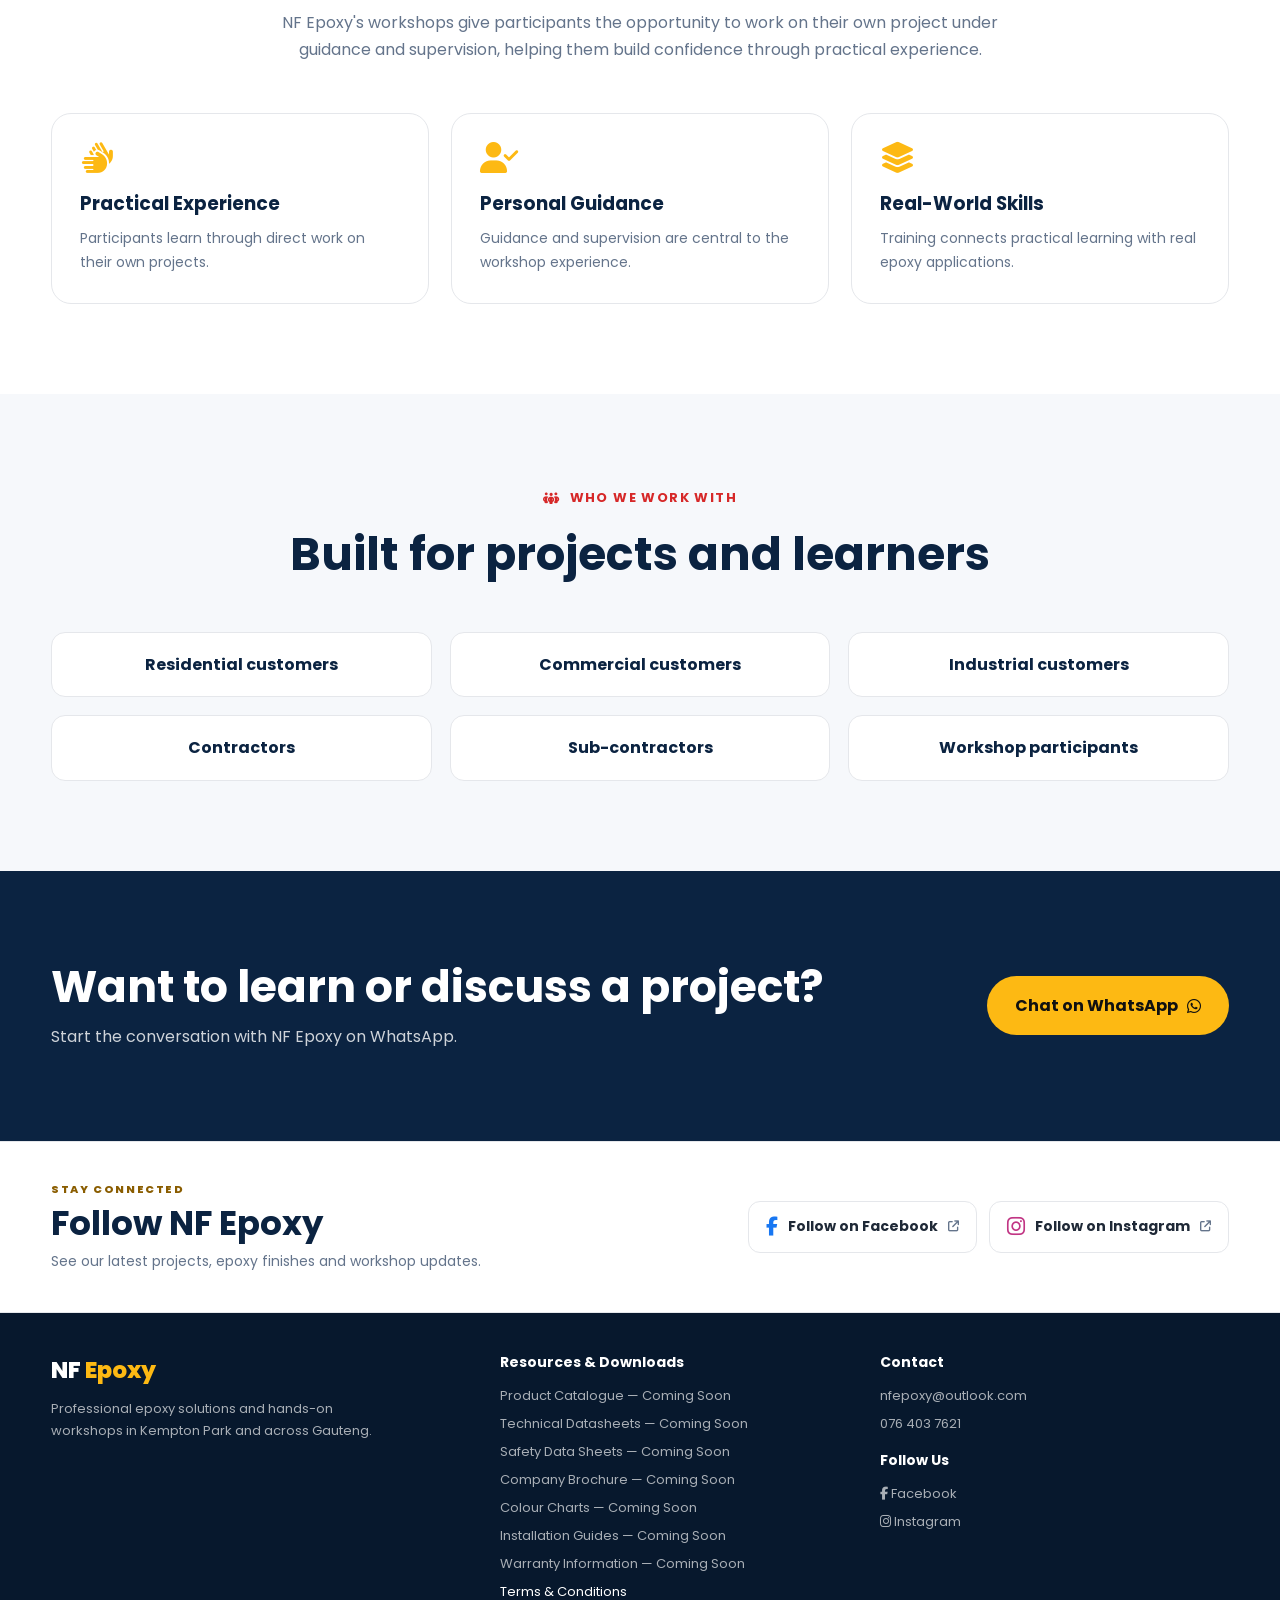
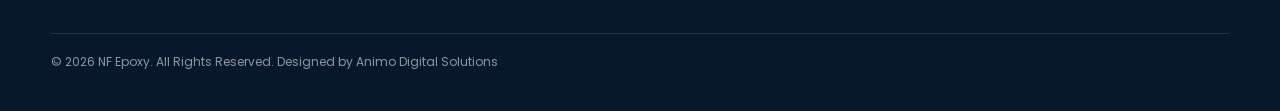
==== commit 077876cc: "Add Animo Digital Solutions website credit to footer" ====
--- a/pages/about.html
+++ b/pages/about.html
@@ -2,29 +2,29 @@
 <html lang="en">
 <head>
 <meta charset="utf-8"><meta name="viewport" content="width=device-width, initial-scale=1">
-<meta name="description" content="Learn about NF Epoxy, established in April 2025 in Kempton Park and serving clients across Gauteng with epoxy applications and hands-on training.">
+<meta name="description" content="Get to know NF Epoxy, established in 2025 in Kempton Park. We provide epoxy flooring and countertop applications and practical, guided workshops.">
     <link rel="icon" href="../favicon.svg?v=3" type="image/svg+xml">
 <link rel="manifest" href="../site.webmanifest">
 <meta property="og:type" content="website">
 <meta property="og:site_name" content="NF Epoxy">
-<meta property="og:title" content="About | NF Epoxy">
-<meta property="og:description" content="Learn about NF Epoxy, established in April 2025 in Kempton Park and serving clients across Gauteng with epoxy applications and hands-on training.">
-<meta property="og:url" content="https://deighandk-lab.github.io/NF-Epoxy/pages/about.html">
+<meta property="og:title" content="About NF Epoxy | Epoxy Specialists in Kempton Park">
+<meta property="og:description" content="Get to know NF Epoxy, established in 2025 in Kempton Park. We provide epoxy flooring and countertop applications and practical, guided workshops.">
+<meta property="og:url" content="https://www.nfepoxy.co.za/pages/about.html">
 <meta name="twitter:card" content="summary">
-<link rel="canonical" href="https://deighandk-lab.github.io/NF-Epoxy/pages/about.html">
-<title>About | NF Epoxy</title>
+<link rel="canonical" href="https://www.nfepoxy.co.za/pages/about.html">
+<title>About NF Epoxy | Epoxy Specialists in Kempton Park</title>
 <link rel="preconnect" href="https://fonts.googleapis.com"><link rel="preconnect" href="https://fonts.gstatic.com" crossorigin><link href="https://fonts.googleapis.com/css2?family=Poppins:wght@400;500;600;700;800&display=swap" rel="stylesheet"><link rel="stylesheet" href="https://cdnjs.cloudflare.com/ajax/libs/font-awesome/6.5.2/css/all.min.css"><link rel="stylesheet" href="../assets/css/style.css">
 <!-- Google Tag Manager -->
 <script>(function(w,d,s,l,i){w[l]=w[l]||[];w[l].push({'gtm.start':
 new Date().getTime(),event:'gtm.js'});var f=d.getElementsByTagName(s)[0],
 j=d.createElement(s),dl=l!='dataLayer'?'&l='+l:'';j.async=true;j.src=
 'https://www.googletagmanager.com/gtm.js?id='+i+dl;f.parentNode.insertBefore(j,f);
-})(window,document,'script','dataLayer','GTM-MS739CQ5');</script>
+})(window,document,'script','dataLayer','GTM-NMWTT66B');</script>
 <!-- End Google Tag Manager -->
 </head>
 <body>
 <!-- Google Tag Manager (noscript) -->
-<noscript><iframe src="https://www.googletagmanager.com/ns.html?id=GTM-MS739CQ5"
+<noscript><iframe src="https://www.googletagmanager.com/ns.html?id=GTM-NMWTT66B"
 height="0" width="0" style="display:none;visibility:hidden"></iframe></noscript>
 <!-- End Google Tag Manager (noscript) -->
 <header><div class="container nav"><a class="logo" href="../index.html">NF <span>Epoxy</span></a><nav class="nav-links" id="navLinks" aria-label="Main navigation"><a href="../index.html">Home</a><a class="active" href="about.html">About</a><a href="products.html">Products</a><a href="services.html">Services</a><a href="workshops.html" class="nav-cta">Workshops</a></nav><button class="menu-toggle" id="menuToggle" aria-label="Open navigation" aria-expanded="false" aria-controls="navLinks"><i class="fas fa-bars"></i></button></div></header>
@@ -36,6 +36,6 @@
 <section class="cta"><div class="container cta-box"><div><h2>Want to learn or discuss a project?</h2><p>Start the conversation with NF Epoxy on WhatsApp.</p></div><a class="btn primary" href="https://wa.me/27764037621?text=Hi%20NF%20Epoxy%2C%20I%E2%80%99d%20like%20to%20make%20an%20enquiry.">Chat on WhatsApp <i class="fab fa-whatsapp"></i></a></div></section>
 </main>
 <section class="social-follow"><div class="container social-follow-inner"><div><span class="social-follow-eyebrow">STAY CONNECTED</span><h2>Follow NF Epoxy</h2><p>See our latest projects, epoxy finishes and workshop updates.</p></div><div class="social-follow-links"><a class="social-follow-link facebook-link" href="https://www.facebook.com/profile.php?id=61595437467172" target="_blank" rel="noopener noreferrer"><i class="fab fa-facebook-f" aria-hidden="true"></i><span>Follow on Facebook</span><i class="fas fa-arrow-up-right-from-square social-external" aria-hidden="true"></i></a><a class="social-follow-link instagram-link" href="https://www.instagram.com/nfepoxyza/" target="_blank" rel="noopener noreferrer"><i class="fab fa-instagram" aria-hidden="true"></i><span>Follow on Instagram</span><i class="fas fa-arrow-up-right-from-square social-external" aria-hidden="true"></i></a></div></div></section>
-<footer><div class="container footer"><div><div class="footer-logo">NF <span>Epoxy</span></div><p class="footer-copy">Professional epoxy solutions and hands-on workshops in Kempton Park and across Gauteng.</p></div><div class="footer-links"><strong>Resources & Downloads</strong><span>Product Catalogue — Coming Soon</span><span>Technical Datasheets — Coming Soon</span><span>Safety Data Sheets — Coming Soon</span><span>Company Brochure — Coming Soon</span><span>Colour Charts — Coming Soon</span><span>Installation Guides — Coming Soon</span><span>Warranty Information — Coming Soon</span></div><div class="footer-contact"><strong>Contact</strong><a href="mailto:nfepoxy@outlook.com">nfepoxy@outlook.com</a><a href="tel:+27764037621">076 403 7621</a><strong class="social-heading">Follow Us</strong><a href="https://www.facebook.com/profile.php?id=61595437467172" target="_blank" rel="noopener noreferrer" aria-label="NF Epoxy on Facebook"><i class="fab fa-facebook-f" aria-hidden="true"></i> Facebook</a><a href="https://www.instagram.com/nfepoxyza/" target="_blank" rel="noopener noreferrer" aria-label="NF Epoxy on Instagram"><i class="fab fa-instagram" aria-hidden="true"></i> Instagram</a></div><div class="copyright">© 2026 NF Epoxy. All Rights Reserved.</div></div></footer>
+<footer><div class="container footer"><div><div class="footer-logo">NF <span>Epoxy</span></div><p class="footer-copy">Professional epoxy solutions and hands-on workshops in Kempton Park and across Gauteng.</p></div><div class="footer-links"><strong>Resources & Downloads</strong><span>Product Catalogue — Coming Soon</span><span>Technical Datasheets — Coming Soon</span><span>Safety Data Sheets — Coming Soon</span><span>Company Brochure — Coming Soon</span><span>Colour Charts — Coming Soon</span><span>Installation Guides — Coming Soon</span><span>Warranty Information — Coming Soon</span></div><div class="footer-contact"><strong>Contact</strong><a href="mailto:nfepoxy@outlook.com">nfepoxy@outlook.com</a><a href="tel:+27764037621">076 403 7621</a><strong class="social-heading">Follow Us</strong><a href="https://www.facebook.com/profile.php?id=61595437467172" target="_blank" rel="noopener noreferrer" aria-label="NF Epoxy on Facebook"><i class="fab fa-facebook-f" aria-hidden="true"></i> Facebook</a><a href="https://www.instagram.com/nfepoxyza/" target="_blank" rel="noopener noreferrer" aria-label="NF Epoxy on Instagram"><i class="fab fa-instagram" aria-hidden="true"></i> Instagram</a></div><div class="copyright">© 2026 NF Epoxy. All Rights Reserved. <span class="site-credit">Designed by <a href="https://deighandk-lab.github.io/AnimoGH/" target="_blank" rel="noopener noreferrer">Animo Digital Solutions</a></span></div></div></footer>
 <a class="whatsapp-float" href="https://wa.me/27764037621?text=Hi%20NF%20Epoxy%2C%20I%E2%80%99d%20like%20to%20make%20an%20enquiry." aria-label="Chat with NF Epoxy on WhatsApp"><i class="fab fa-whatsapp"></i></a><script src="../assets/js/main.js"></script>
 </body></html>
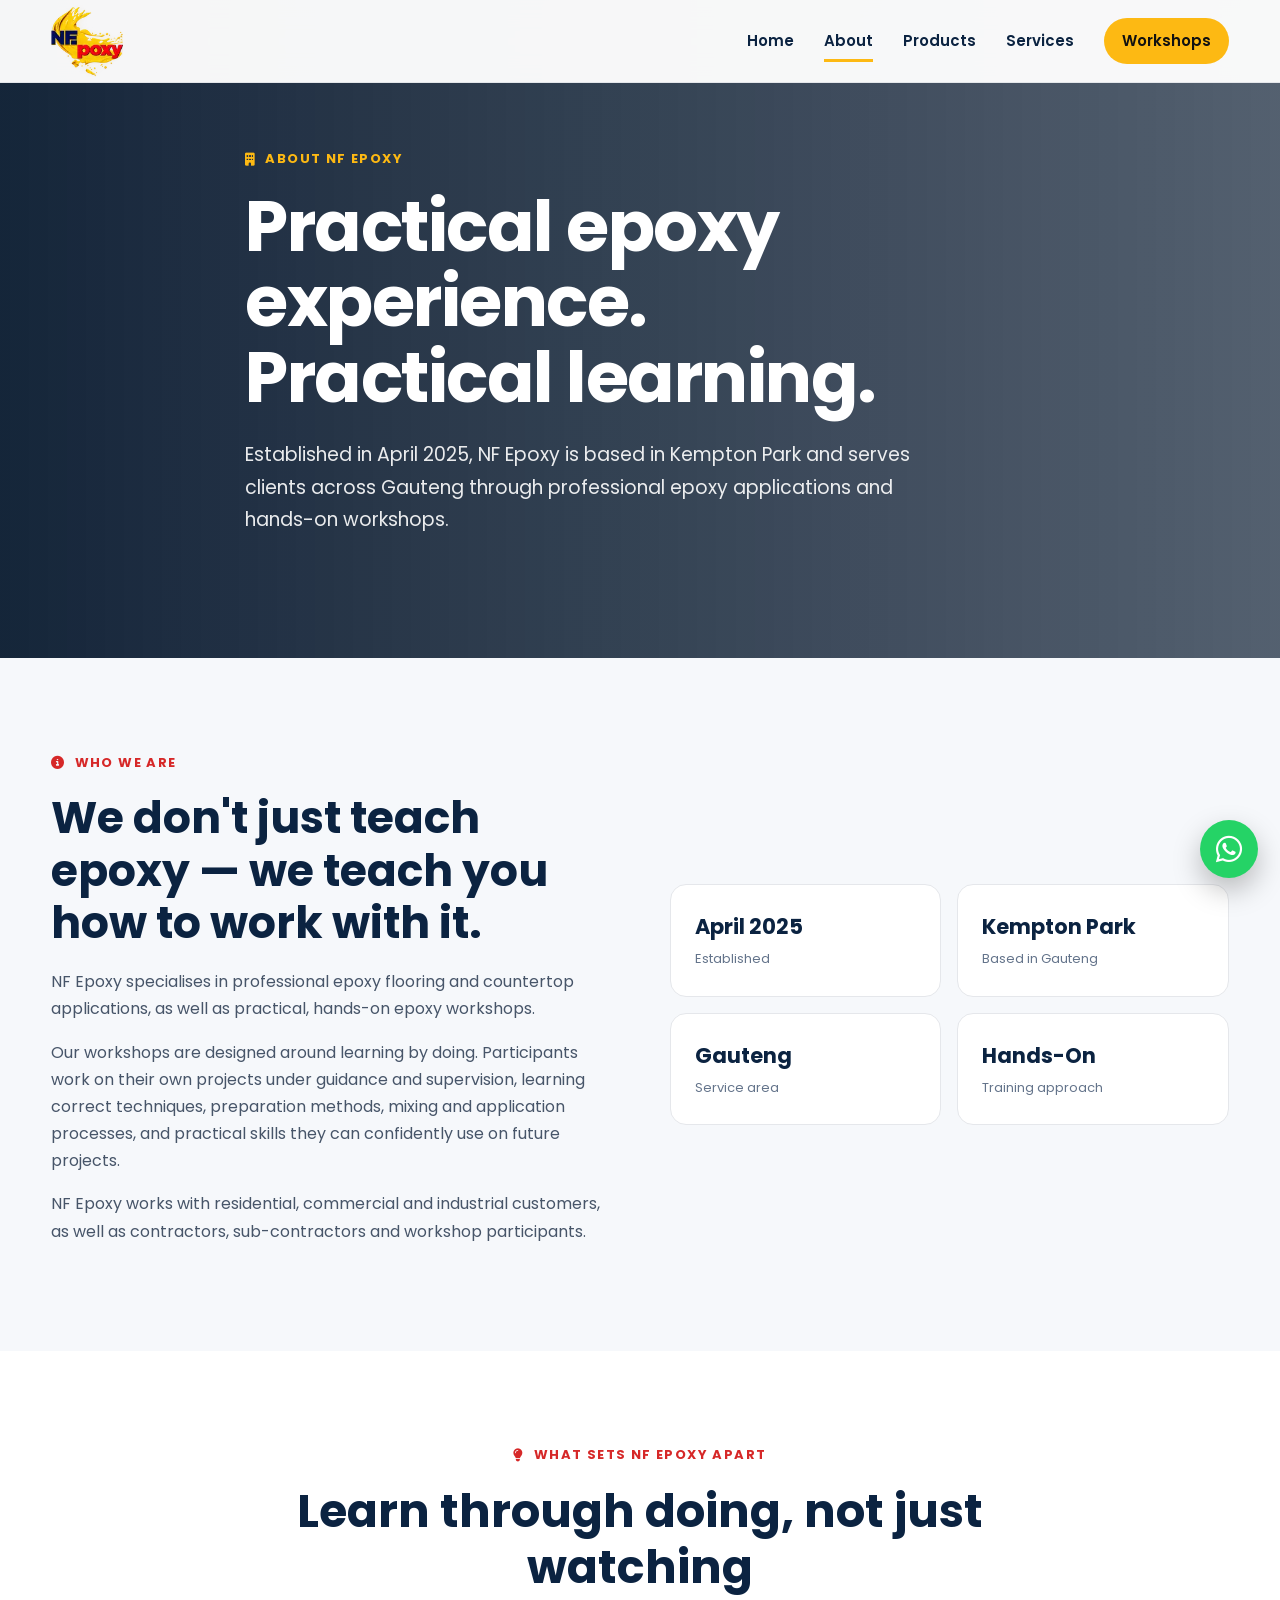
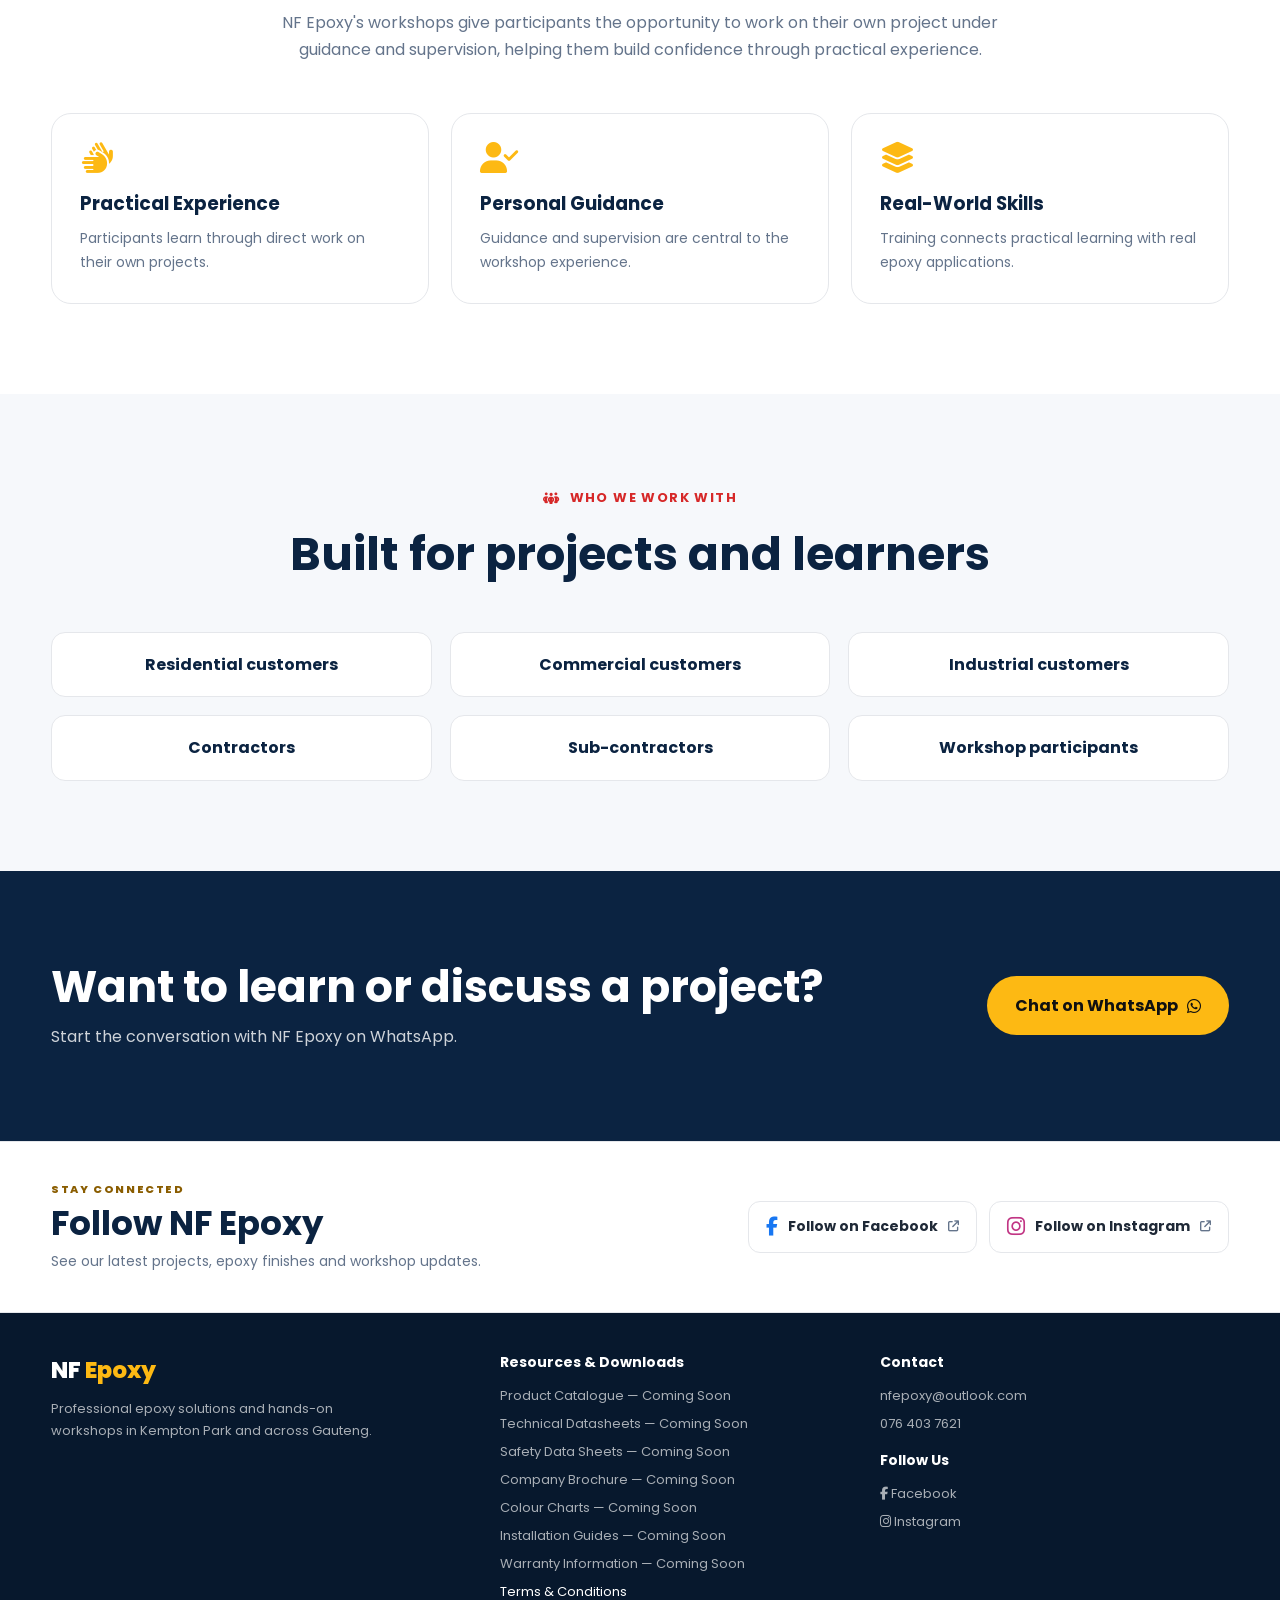
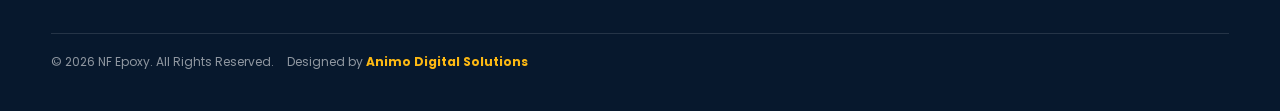
==== commit 6e0b847c: "Update Animo Digital Solutions footer website link" ====
--- a/pages/about.html
+++ b/pages/about.html
@@ -36,6 +36,6 @@
 <section class="cta"><div class="container cta-box"><div><h2>Want to learn or discuss a project?</h2><p>Start the conversation with NF Epoxy on WhatsApp.</p></div><a class="btn primary" href="https://wa.me/27764037621?text=Hi%20NF%20Epoxy%2C%20I%E2%80%99d%20like%20to%20make%20an%20enquiry.">Chat on WhatsApp <i class="fab fa-whatsapp"></i></a></div></section>
 </main>
 <section class="social-follow"><div class="container social-follow-inner"><div><span class="social-follow-eyebrow">STAY CONNECTED</span><h2>Follow NF Epoxy</h2><p>See our latest projects, epoxy finishes and workshop updates.</p></div><div class="social-follow-links"><a class="social-follow-link facebook-link" href="https://www.facebook.com/profile.php?id=61595437467172" target="_blank" rel="noopener noreferrer"><i class="fab fa-facebook-f" aria-hidden="true"></i><span>Follow on Facebook</span><i class="fas fa-arrow-up-right-from-square social-external" aria-hidden="true"></i></a><a class="social-follow-link instagram-link" href="https://www.instagram.com/nfepoxyza/" target="_blank" rel="noopener noreferrer"><i class="fab fa-instagram" aria-hidden="true"></i><span>Follow on Instagram</span><i class="fas fa-arrow-up-right-from-square social-external" aria-hidden="true"></i></a></div></div></section>
-<footer><div class="container footer"><div><div class="footer-logo">NF <span>Epoxy</span></div><p class="footer-copy">Professional epoxy solutions and hands-on workshops in Kempton Park and across Gauteng.</p></div><div class="footer-links"><strong>Resources & Downloads</strong><span>Product Catalogue — Coming Soon</span><span>Technical Datasheets — Coming Soon</span><span>Safety Data Sheets — Coming Soon</span><span>Company Brochure — Coming Soon</span><span>Colour Charts — Coming Soon</span><span>Installation Guides — Coming Soon</span><span>Warranty Information — Coming Soon</span></div><div class="footer-contact"><strong>Contact</strong><a href="mailto:nfepoxy@outlook.com">nfepoxy@outlook.com</a><a href="tel:+27764037621">076 403 7621</a><strong class="social-heading">Follow Us</strong><a href="https://www.facebook.com/profile.php?id=61595437467172" target="_blank" rel="noopener noreferrer" aria-label="NF Epoxy on Facebook"><i class="fab fa-facebook-f" aria-hidden="true"></i> Facebook</a><a href="https://www.instagram.com/nfepoxyza/" target="_blank" rel="noopener noreferrer" aria-label="NF Epoxy on Instagram"><i class="fab fa-instagram" aria-hidden="true"></i> Instagram</a></div><div class="copyright">© 2026 NF Epoxy. All Rights Reserved. <span class="site-credit">Designed by <a href="https://deighandk-lab.github.io/AnimoGH/" target="_blank" rel="noopener noreferrer">Animo Digital Solutions</a></span></div></div></footer>
+<footer><div class="container footer"><div><div class="footer-logo">NF <span>Epoxy</span></div><p class="footer-copy">Professional epoxy solutions and hands-on workshops in Kempton Park and across Gauteng.</p></div><div class="footer-links"><strong>Resources & Downloads</strong><span>Product Catalogue — Coming Soon</span><span>Technical Datasheets — Coming Soon</span><span>Safety Data Sheets — Coming Soon</span><span>Company Brochure — Coming Soon</span><span>Colour Charts — Coming Soon</span><span>Installation Guides — Coming Soon</span><span>Warranty Information — Coming Soon</span></div><div class="footer-contact"><strong>Contact</strong><a href="mailto:nfepoxy@outlook.com">nfepoxy@outlook.com</a><a href="tel:+27764037621">076 403 7621</a><strong class="social-heading">Follow Us</strong><a href="https://www.facebook.com/profile.php?id=61595437467172" target="_blank" rel="noopener noreferrer" aria-label="NF Epoxy on Facebook"><i class="fab fa-facebook-f" aria-hidden="true"></i> Facebook</a><a href="https://www.instagram.com/nfepoxyza/" target="_blank" rel="noopener noreferrer" aria-label="NF Epoxy on Instagram"><i class="fab fa-instagram" aria-hidden="true"></i> Instagram</a></div><div class="copyright">© 2026 NF Epoxy. All Rights Reserved. <span class="site-credit">Designed by <a href="https://animogroup.pages.dev/" target="_blank" rel="noopener noreferrer">Animo Digital Solutions</a></span></div></div></footer>
 <a class="whatsapp-float" href="https://wa.me/27764037621?text=Hi%20NF%20Epoxy%2C%20I%E2%80%99d%20like%20to%20make%20an%20enquiry." aria-label="Chat with NF Epoxy on WhatsApp"><i class="fab fa-whatsapp"></i></a><script src="../assets/js/main.js"></script>
 </body></html>
--- a/assets/css/style.css
+++ b/assets/css/style.css
@@ -9,3 +9,5 @@
 
 /* Social media follow strip */
 .social-follow{padding:38px 0;background:#fff;border-top:1px solid var(--border);border-bottom:1px solid var(--border)}.social-follow-inner{display:flex;align-items:center;justify-content:space-between;gap:28px}.social-follow-eyebrow{display:block;color:#8A5D00;font-size:11px;font-weight:800;letter-spacing:1.6px;margin-bottom:5px}.social-follow h2{color:var(--navy);font-size:clamp(25px,3vw,34px);line-height:1.2;margin-bottom:6px}.social-follow p{color:var(--muted);font-size:14px}.social-follow-links{display:flex;gap:12px;flex-wrap:wrap}.social-follow-link{display:inline-flex;align-items:center;gap:10px;padding:13px 17px;border-radius:12px;font-weight:700;font-size:14px;border:1px solid var(--border);transition:transform .2s,box-shadow .2s}.social-follow-link:hover{transform:translateY(-2px);box-shadow:var(--shadow)}.social-follow-link .fa-facebook-f{color:#1877F2;font-size:19px}.social-follow-link .fa-instagram{color:#C13584;font-size:21px}.social-follow-link .social-external{font-size:11px;color:var(--muted)}.social-heading{margin-top:8px}@media(max-width:760px){.social-follow-inner{align-items:flex-start;flex-direction:column}.social-follow-links{width:100%}.social-follow-link{flex:1;justify-content:center}}
+.site-credit{display:inline-block;margin-left:10px}.site-credit a{color:var(--yellow);font-weight:700}.site-credit a:hover{text-decoration:underline}
+@media(max-width:620px){.site-credit{display:block;margin:6px 0 0}}
